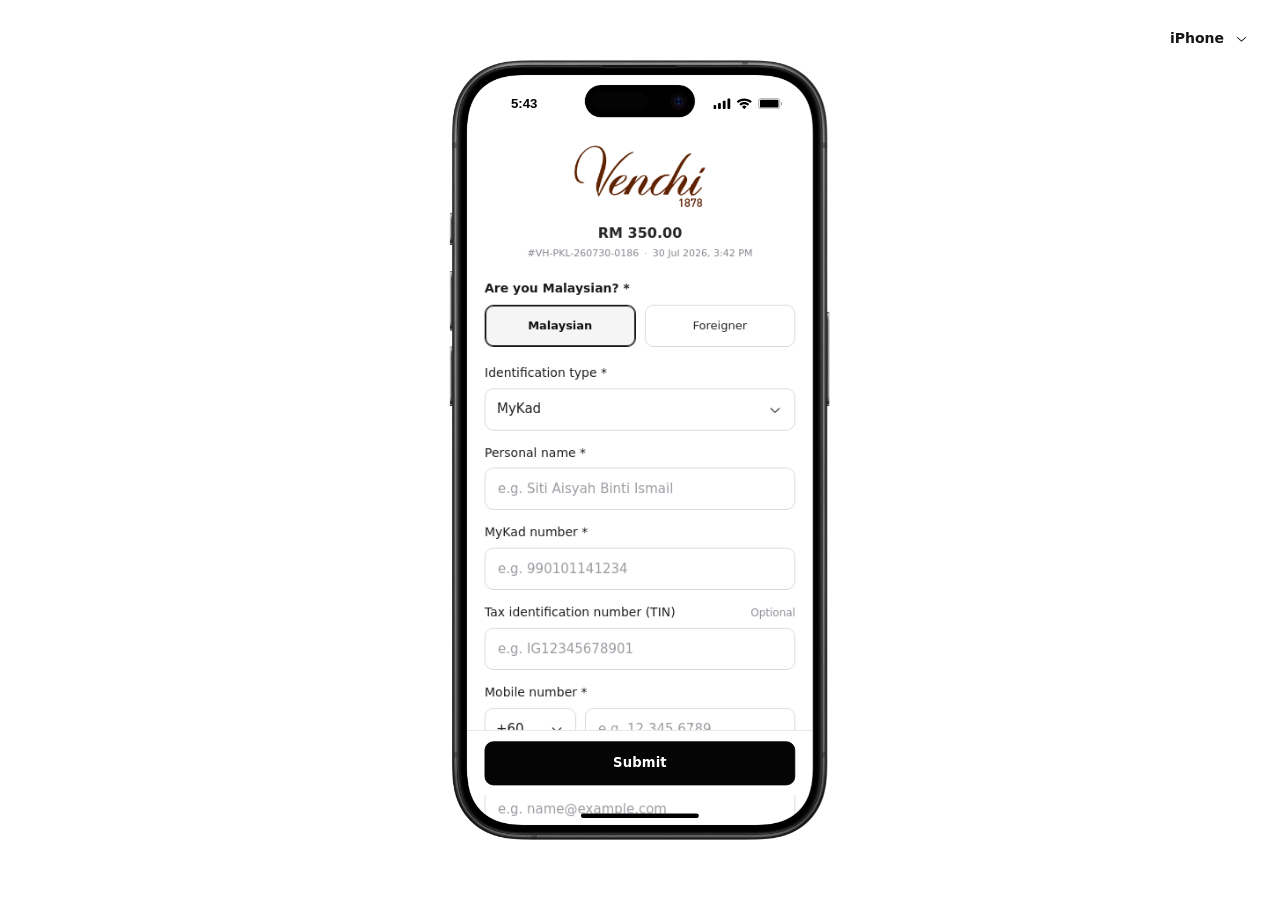
==== malaysia-consumer-einvoice-request-demo/index.html @ 890285c1 "Remove store name from Malaysia e-Invoice demo" ====
<!doctype html>
<html lang="en">
  <head>
    <meta charset="UTF-8" />
    <meta name="viewport" content="width=device-width, initial-scale=1.0" />
    <title>Vendhi e-Invoice Request</title>
    <script type="module" crossorigin src="./assets/index-BU2kOaIA.js"></script>
    <link rel="stylesheet" crossorigin href="./assets/index-nJ9kNjm4.css">
  </head>
  <body>
    <div id="root"></div>
  </body>
</html>
---- malaysia-consumer-einvoice-request-demo/assets/index-nJ9kNjm4.css ----
@font-face{font-family:Roboto;font-style:normal;font-display:swap;font-weight:500;src:url(./assets/roboto-latin-500-normal-7RbcRiD8.woff2)format("woff2"),url(./assets/roboto-latin-500-normal-DQZyH_nt.woff)format("woff")}:root{color:#151515;font-synthesis:none;text-rendering:optimizelegibility;-webkit-font-smoothing:antialiased;background:#fff;font-family:Inter,ui-sans-serif,system-ui,-apple-system,BlinkMacSystemFont,Segoe UI,sans-serif}*{box-sizing:border-box}html,body,#root{width:100%;height:100%;margin:0}.mobile-carousel{overscroll-behavior:contain;scrollbar-width:none;-webkit-user-select:none;user-select:none;width:100%;min-width:0;max-width:100%;display:block;position:relative;overflow:auto}.mobile-carousel::-webkit-scrollbar{display:none}.mobile-carousel{touch-action:pan-y;overflow:auto hidden}.mobile-carousel[data-dragging=true]{cursor:none}.mobile-carousel-content{width:max-content;min-width:100%;transform:translateX(var(--mobile-carousel-overdrag));will-change:transform;display:flex}.mobile-carousel-scrollbar{z-index:4;opacity:0;pointer-events:none;transition:opacity .15s;position:absolute;inset:0}.mobile-carousel-scrollbar[data-visible=true]{opacity:1}.mobile-carousel-scrollbar-thumb{background:#00000059;border-radius:999px;height:3px;position:absolute;bottom:4px;right:4px}body{min-width:320px;overflow:hidden}button,input,textarea{font:inherit}button{cursor:pointer}.phone-stage{place-items:center;width:100%;height:100%;padding:24px;display:grid;position:relative}.device-menu-bar{z-index:100;border-radius:12px;padding:3px;position:absolute;top:18px;right:18px}.device-picker-trigger{color:#151515;background:0 0;border:0;border-radius:9px;align-items:center;gap:10px;height:34px;padding:0 10px 0 12px;font:600 14px/1 ui-sans-serif,system-ui,sans-serif;display:flex}.device-picker-trigger:hover,.device-picker-trigger[data-state=open]{background:#0000000e}.device-picker-trigger:focus-visible{outline-offset:2px;outline:2px solid #000000b8}.device-picker-menu{z-index:200;min-width:168px;transform-origin:var(--radix-dropdown-menu-content-transform-origin);background:#fffffffa;border-radius:12px;padding:3px;animation:.12s ease-out device-menu-in;box-shadow:0 0 1px #0000000f,0 0 0 1px #00000014,0 4px 4px #0000000d}.device-picker-item{color:#181818;-webkit-user-select:none;user-select:none;border-radius:8px;outline:none;justify-content:space-between;align-items:center;height:34px;padding:0 9px 0 10px;font:500 14px/1 ui-sans-serif,system-ui,sans-serif;display:flex}.device-picker-item[data-highlighted]{background:#f0f0f0}.device-picker-item[data-state=checked]{font-weight:600}.device-picker-check{color:#181818;place-items:center;display:grid}@keyframes device-menu-in{0%{opacity:0;transform:scale(.98)translateY(-2px)}to{opacity:1;transform:scale(1)translateY(0)}}.phone-scale-box{position:relative}.phone-device{transform-origin:0 0;-webkit-user-select:none;user-select:none;position:absolute;top:0;left:0}.phone-bezel{object-fit:contain;z-index:2;-webkit-user-drag:none;pointer-events:none;width:100%;height:100%;display:block;position:absolute;inset:0}.device-screen{cursor:none;z-index:1;-webkit-user-select:none;user-select:none;background:#fff;border-radius:42px;position:absolute;overflow:hidden;box-shadow:inset 0 0 0 1px #00000014}.device-camera{z-index:75;pointer-events:none;background:#050505;border-radius:50%;display:block;position:absolute;box-shadow:inset 0 0 0 1px #ffffff14}.device-screen,.device-screen *{cursor:none!important}.device-screen img,.keyboard-asset{-webkit-user-drag:none;-webkit-user-select:none;user-select:none}.device-screen input,.device-screen textarea,.device-screen select,.device-screen option,.device-screen [contenteditable=true]{-webkit-user-select:auto;user-select:auto}.device-screen:active,.device-screen:active *,.device-screen input,.device-screen textarea,.device-screen button,.device-screen a,.device-screen [role=button]{cursor:none!important}.device-screen[data-cursor-debug=true],.device-screen[data-cursor-debug=true] *{cursor:default!important}.device-screen :focus,.device-screen :focus-visible{box-shadow:none!important;outline:0!important}.flow-stack,.flow-scenes,.flow-screen,.mobile-app-viewport{position:absolute;inset:0}.mobile-app-viewport[data-platform=android][data-keyboard-visible=false]{bottom:var(--device-safe-area-bottom,48px)}.flow-stack{--flow-header-height:0px;--flow-header-content-height:0px;--flow-header-safe-area:0px;--flow-footer-height:0px;--keyboard-height:0px;touch-action:pan-y;background:0 0;overflow:hidden}.flow-fixed-header{z-index:12;height:var(--flow-header-height);padding-top:var(--flow-header-safe-area);box-sizing:border-box;-webkit-backdrop-filter:none;backdrop-filter:none;background:0 0;border-bottom:0;position:absolute;top:0;left:0;right:0}.flow-fixed-footer{z-index:12;right:0;bottom:var(--keyboard-height);height:var(--flow-footer-height);background:0 0;transition:bottom .26s cubic-bezier(.2,.8,.2,1);position:absolute;left:0}.flow-scenes{top:var(--flow-header-height);bottom:0;overflow:hidden}.flow-screen{will-change:transform;background:0 0;overflow:hidden}.mobile-page{--mobile-safe-area-height:var(--device-safe-area-bottom,34px);--keyboard-height:0px;position:absolute;inset:0}.mobile-page[data-keyboard-visible=true],.mobile-app-viewport[data-platform=android] .mobile-page{--mobile-safe-area-height:0px}.mobile-scroll{top:0;right:0;bottom:var(--keyboard-height);-webkit-overflow-scrolling:touch;overscroll-behavior:contain;scrollbar-width:none;touch-action:none;-webkit-user-select:none;user-select:none;transition:bottom .26s cubic-bezier(.2,.8,.2,1);position:absolute;left:0;overflow:hidden auto}.mobile-scroll::-webkit-scrollbar{display:none}.mobile-scroll[data-dragging=true]{cursor:none}.mobile-cursor{z-index:80;opacity:0;pointer-events:none;will-change:transform;background:radial-gradient(circle at 50% 44%,#ffffffb3 0 34%,#ffffff8a 58%,#eeeeee7a 100%);border:.5px solid #0000001f;border-radius:999px;width:48px;height:48px;transition:opacity 90ms,background 80ms,box-shadow 80ms;position:absolute;top:0;left:0;box-shadow:inset 0 1px 2px #fff9,inset 0 -5px 10px #0000000d,inset 0 0 0 1px #00000006}.mobile-cursor:before{content:"";pointer-events:none;background:linear-gradient(#ffffff61,#fff0);border-radius:999px;width:32px;height:17px;position:absolute;top:3px;left:50%;transform:translate(-50%)}.mobile-cursor:after{border-radius:inherit;content:"";pointer-events:none;position:absolute;inset:0;box-shadow:inset 1px 0 3px #ffffff47,inset -1px 0 3px #00000005}.mobile-cursor-hotspot{pointer-events:none;background:#ffffffd1;border:1px solid #007afff2;border-radius:999px;width:9px;height:9px;position:absolute;top:50%;left:50%;transform:translate(-50%,-50%);box-shadow:0 0 0 1px #ffffffbf,0 0 0 3px #007aff29}.mobile-cursor-hotspot:before,.mobile-cursor-hotspot:after{content:"";background:#007afff2;position:absolute;top:50%;left:50%;transform:translate(-50%,-50%)}.mobile-cursor-hotspot:before{width:17px;height:1px}.mobile-cursor-hotspot:after{width:1px;height:17px}.mobile-cursor[data-visible=true]{opacity:1}.mobile-cursor[data-active=true]{background:radial-gradient(circle at 50% 55%,#e8e8e894 0 30%,#f8f8f880 62%,#ffffffad 100%);box-shadow:inset 0 3px 7px #00000014,inset 0 -4px 8px #ffffff57,inset 0 0 0 1px #00000008}.mobile-cursor[data-active=true]:before{background:linear-gradient(#0000000e,#0000)}.mobile-cursor[data-active=true]:after{box-shadow:inset 0 5px 9px #0000000b,inset 0 -3px 7px #ffffff47}.mobile-scroll-content{will-change:transform;grid-template-columns:minmax(0,1fr);gap:0;min-width:0;padding:0;display:grid}.app-screen{background:#fff}.mobile-scrollbar{z-index:9;top:4px;right:5px;bottom:calc(var(--mobile-safe-area-height) + var(--keyboard-height) + 4px);opacity:0;pointer-events:none;width:4px;transition:bottom .26s cubic-bezier(.2,.8,.2,1),opacity .18s;position:absolute}.mobile-page[data-keyboard-dragging=true] .mobile-scroll,.mobile-page[data-keyboard-dragging=true] .mobile-scrollbar,.flow-stack[data-keyboard-dragging=true] .flow-fixed-footer{transition:none}.mobile-scrollbar[data-visible=true]{opacity:1}.mobile-scrollbar-thumb{background:#00000047;border-radius:999px;width:4px;min-height:36px;transition:background .12s;box-shadow:0 0 0 1px #ffffff2e}.status-bar{z-index:72;color:#050505;pointer-events:none;background:0 0;grid-template-columns:1fr auto;align-items:center;height:54px;padding:10px 34px 0 36px;font-family:-apple-system,BlinkMacSystemFont,SF Pro Text,Helvetica Neue,Arial,sans-serif;display:grid;position:absolute;top:0;left:0;right:0}.device-screen[data-device=pixel-10] .status-bar{align-items:start;height:auto;padding:32px 32px 0;font-family:Roboto,Arial,sans-serif}.status-time{text-align:center;letter-spacing:0;justify-self:start;min-width:58px;font-size:15px;font-weight:600;line-height:1}.status-indicators{justify-self:end;align-items:center;display:flex}.status-indicator-svg{display:block}.status-indicator-svg[data-platform=ios]{width:79px;height:13px}.status-indicator-svg[data-platform=android]{width:50px;height:14px}.device-screen[data-device=pixel-10] .status-time{font-weight:500;transform:translateY(2px)}.home-indicator-svg{z-index:70;width:100%;height:var(--device-safe-area-bottom,34px);pointer-events:none;display:block;position:absolute;bottom:0;left:0;right:0}.android-navigation-bar{z-index:70;width:428px;height:var(--device-safe-area-bottom,48px);pointer-events:none;-webkit-user-drag:none;display:block;position:absolute;bottom:-1px;left:-1px}h1,h2,p{margin:0}h1{letter-spacing:0;font-size:26px;line-height:1.08}h2{font-size:15px}p{color:#555;font-size:14px;line-height:1.45}.field-label{color:#555;font-size:13px;font-weight:800}.mobile-field{gap:8px;display:grid}.mobile-field input{color:#151515;background:#fff;border:1px solid #0000001a;border-radius:8px;outline:0;width:100%;min-height:44px;padding:0 12px}.mobile-field input:focus{box-shadow:none;border-color:#00000029}.device-screen .mobile-field input:focus,.device-screen .mobile-field input:focus-visible{border-color:#0000001f;box-shadow:none!important;outline:0!important}.sheet-overlay{z-index:20;background:#00000057;position:absolute;inset:0}.bottom-sheet{z-index:21;touch-action:none;background:#fff;border-radius:22px 22px 0 0;flex-direction:column;min-height:260px;display:flex;position:absolute;left:0;right:0;overflow:hidden;box-shadow:0 -16px 48px #0003}.sheet-handle-zone{touch-action:none;place-items:center;height:30px;display:grid}.sheet-handle{background:#c9c9c4;border-radius:999px;width:42px;height:5px}.sheet-header{gap:4px;padding:0 18px 14px;display:grid}.sheet-title{margin:0;font-size:18px;font-weight:900}.sheet-description{color:#737373;margin:0;font-size:13px;line-height:1.35}.sheet-content{padding:0 18px 24px;overflow:auto}.keyboard-dock{z-index:30;height:339px;box-shadow:none;pointer-events:none;will-change:transform;background:#d8d9de;border-radius:32px 32px 0 0;padding:0;position:absolute;bottom:-1px;left:0;right:0;overflow:hidden}.keyboard-dock[data-platform=android]{background:#f3f2f6;border-radius:0;box-shadow:0 -1px 2px #00000014}.keyboard-dock[data-visible=true]{pointer-events:auto}.keyboard-asset{z-index:1;border-radius:inherit;object-fit:cover;object-position:center bottom;-webkit-user-drag:none;pointer-events:none;width:100%;height:100%;display:block;position:relative}.keyboard-dock[data-platform=android] .keyboard-asset{object-fit:fill;border-radius:0}.invoice-screen{color:#171717;background:#fff}.invoice-content{width:100%;min-width:0;padding:76px 20px calc(138px + var(--mobile-safe-area-height))}.device-screen[data-device=pixel-10] .invoice-content{padding-top:86px}.brand-header{text-align:center;flex-direction:column;align-items:center;gap:8px;padding:0 0 20px;display:flex}.brand-logo{object-fit:contain;width:156px;max-width:48vw;height:auto;max-height:80px;display:block}.order-summary{text-align:center;flex-direction:column;align-items:center;gap:5px;min-width:0;margin:-4px 0 22px;display:flex}.order-summary-amount{color:#272727;font-size:16px;font-weight:650;line-height:1.3}.order-summary-meta{color:#85878d;flex-wrap:wrap;justify-content:center;gap:3px 6px;min-width:0;font-size:11px;font-weight:430;line-height:1.4;display:flex}.order-summary-divider{color:#b0b1b5}.invoice-content--status{padding-bottom:calc(42px + var(--mobile-safe-area-height))}.status-page{text-align:center;flex-direction:column;align-items:center;padding:30px 2px 0;display:flex}.status-page-icon{color:#303236;background:#f5f5f5;border:1px solid #d8d9dc;border-radius:50%;justify-content:center;align-items:center;width:56px;height:56px;margin-bottom:18px;font-size:28px;font-weight:560;line-height:1;display:flex}.status-page-icon[data-tone=success]{color:#fff;background:#111;border-color:#111}.status-page-icon[data-tone=processing]{background:#fff}.status-page-spinner{border:2px solid #d8d9dc;border-top-color:#151515;border-radius:50%;width:24px;height:24px;animation:.9s linear infinite status-spinner}@keyframes status-spinner{to{transform:rotate(360deg)}}.status-page-title{color:#181818;max-width:320px;margin:0;font-size:22px;font-weight:680;line-height:1.3}.status-page-description{color:#666970;max-width:330px;margin:10px 0 0;font-size:14px;line-height:1.55}.status-page-note{color:#85878d;margin:14px 0 0;font-size:12px;line-height:1.4}.status-page-actions{flex-direction:column;gap:10px;width:100%;margin-top:30px;display:flex}.status-action{border-radius:10px;width:100%;min-height:48px;font-size:14px;font-weight:620;line-height:1.2}.status-action--primary{color:#fff;background:#050505;border:1px solid #050505}.status-action--secondary{color:#202020;background:#fff;border:1px solid #cfd0d3}.status-action--text{color:#33353a;text-underline-offset:3px;background:0 0;border:0;min-height:42px;text-decoration:underline}.status-action:active{opacity:.72}.status-action-message{color:#4f5156;background:#f4f4f4;border-radius:8px;width:100%;margin:14px 0 0;padding:10px 12px;font-size:12px;line-height:1.45}#einvoice-request-form{min-width:0;display:block}.choice-fieldset{border:0;min-width:0;margin:0 0 20px;padding:0}.choice-fieldset legend{color:#1b1b1b;width:100%;margin:0 0 9px;padding:0;font-size:14px;font-weight:560;line-height:1.35}.choice-fieldset legend span,.required-mark{color:#202020}.choice-grid{grid-template-columns:repeat(2,minmax(0,1fr));gap:10px;width:100%;min-width:0;display:grid}.choice-button{color:#252525;text-align:center;background:#fff;border:1px solid #d6d7da;border-radius:10px;justify-content:center;align-items:center;min-width:0;min-height:48px;padding:8px;font-size:13px;font-weight:430;line-height:1.25;transition:border-color .12s,background-color .12s,color .12s;display:flex}.choice-button[data-selected=true]{color:#111;background:#f5f5f5;border-color:#191919;font-weight:650;box-shadow:inset 0 0 0 1px #191919}.choice-button:disabled{opacity:.68}.fields-stack{flex-direction:column;gap:16px;min-width:0;display:flex}.address-section{border-top:1px solid #e5e6e8;flex-direction:column;gap:16px;min-width:0;margin-top:4px;padding-top:20px;display:flex}.address-section-title{color:#1a1a1a;margin:0;font-size:18px;font-weight:650;line-height:1.25}.address-fields{flex-direction:column;gap:16px;min-width:0;display:flex}.form-field{flex-direction:column;gap:8px;min-width:0;display:flex}.form-label{color:#1f1f1f;justify-content:space-between;align-items:baseline;gap:8px;min-width:0;font-size:14px;font-weight:520;line-height:1.35;display:flex}.form-label>span:first-child{min-width:0}.optional-mark{color:#898c92;flex:none;font-size:12px;font-weight:430}.text-input,.selection-button,.readonly-field,.prefix-button{color:#202020;background:#fff;border:1px solid #d6d7da;border-radius:10px;width:100%;min-width:0;height:48px;font-size:15px;line-height:1}.text-input{appearance:none;padding:0 14px}.text-input::placeholder{color:#9b9da3;opacity:1}.text-input:focus,.selection-button:focus{border-color:#1c1c1c;box-shadow:inset 0 0 0 1px #1c1c1c!important}.text-input[aria-invalid=true],.selection-button[aria-invalid=true]{border-color:#b42318}.text-input:disabled,.selection-button:disabled,.prefix-button:disabled{color:#777a80;opacity:1;background:#f5f5f5}.readonly-field{color:#55585e;background:#f7f7f7;align-items:center;padding:0 13px;display:flex}.selection-button,.prefix-button{text-align:left;justify-content:space-between;align-items:center;padding:0 13px;display:flex}.selection-button>span{text-overflow:ellipsis;white-space:nowrap;min-width:0;overflow:hidden}.selection-button>span[data-placeholder=true]{color:#9b9da3}.selection-button svg,.prefix-button svg{color:#3a3a3a;flex:none;width:18px;height:18px}.field-helper,.field-error{margin:-2px 1px 0;font-size:12px;line-height:1.4}.field-helper{color:#777a80}.field-error{color:#9f1c15;font-weight:500}.phone-input-row{grid-template-columns:104px minmax(0,1fr);gap:10px;min-width:0;display:grid}.prefix-button{padding:0 12px}.phone-number-input{min-width:0}.footer-clearance{height:12px}.privacy-consent{margin-top:24px}.privacy-consent-label{color:#3f4145;align-items:flex-start;gap:10px;font-size:12px;font-weight:430;line-height:1.5;display:flex}.privacy-consent-checkbox{accent-color:#111;border-radius:4px;flex:0 0 18px;width:18px;height:18px;margin:0}.privacy-policy-label{color:#171717;text-underline-offset:2px;text-decoration:underline}.privacy-consent[data-invalid=true] .privacy-consent-label{color:#5d221d}.privacy-consent-error{color:#b42318;margin:6px 0 0 28px;font-size:12px;line-height:1.4}.submit-bar{z-index:28;background:#fffffffa;border-top:1px solid #e1e2e4;flex-direction:column;justify-content:center;align-items:center;height:74px;padding:10px 20px;transition:bottom .26s cubic-bezier(.2,.8,.2,1);display:flex;position:absolute;left:0;right:0}.submit-bar[data-keyboard-visible=true]{height:70px;padding-top:8px;padding-bottom:8px}.submit-button{color:#fff;letter-spacing:.01em;background:#050505;border:1px solid #050505;border-radius:10px;width:100%;min-height:50px;font-size:15px;font-weight:650;line-height:1}.submit-button:active:not(:disabled){background:#2a2a2a}.submit-button:disabled{color:#f2f2f2;opacity:1;background:#3a3a3a;border-color:#3a3a3a}.option-list{padding:0 16px calc(var(--device-safe-area-bottom,34px) + 16px);flex-direction:column;gap:4px;display:flex}.option-row{color:#1f1f1f;text-align:left;background:#fff;border:0;border-bottom:1px solid #eeeeef;justify-content:space-between;align-items:center;gap:14px;width:100%;min-height:50px;padding:0 12px;font-size:15px;font-weight:450;display:flex}.option-row:last-child{border-bottom:0}.option-row[aria-checked=true]{font-weight:650}.option-row svg{flex:none;width:18px;height:18px}.option-copy{flex-direction:column;gap:4px;min-width:0;display:flex}.option-label{color:#1f1f1f;line-height:1.3}.option-description{color:#777a80;font-size:12px;font-weight:430;line-height:1.35}@media (width<=390px){.invoice-content{padding-left:18px;padding-right:18px}.choice-grid,.field-grid{gap:8px}.choice-button{padding-left:8px;padding-right:8px}}
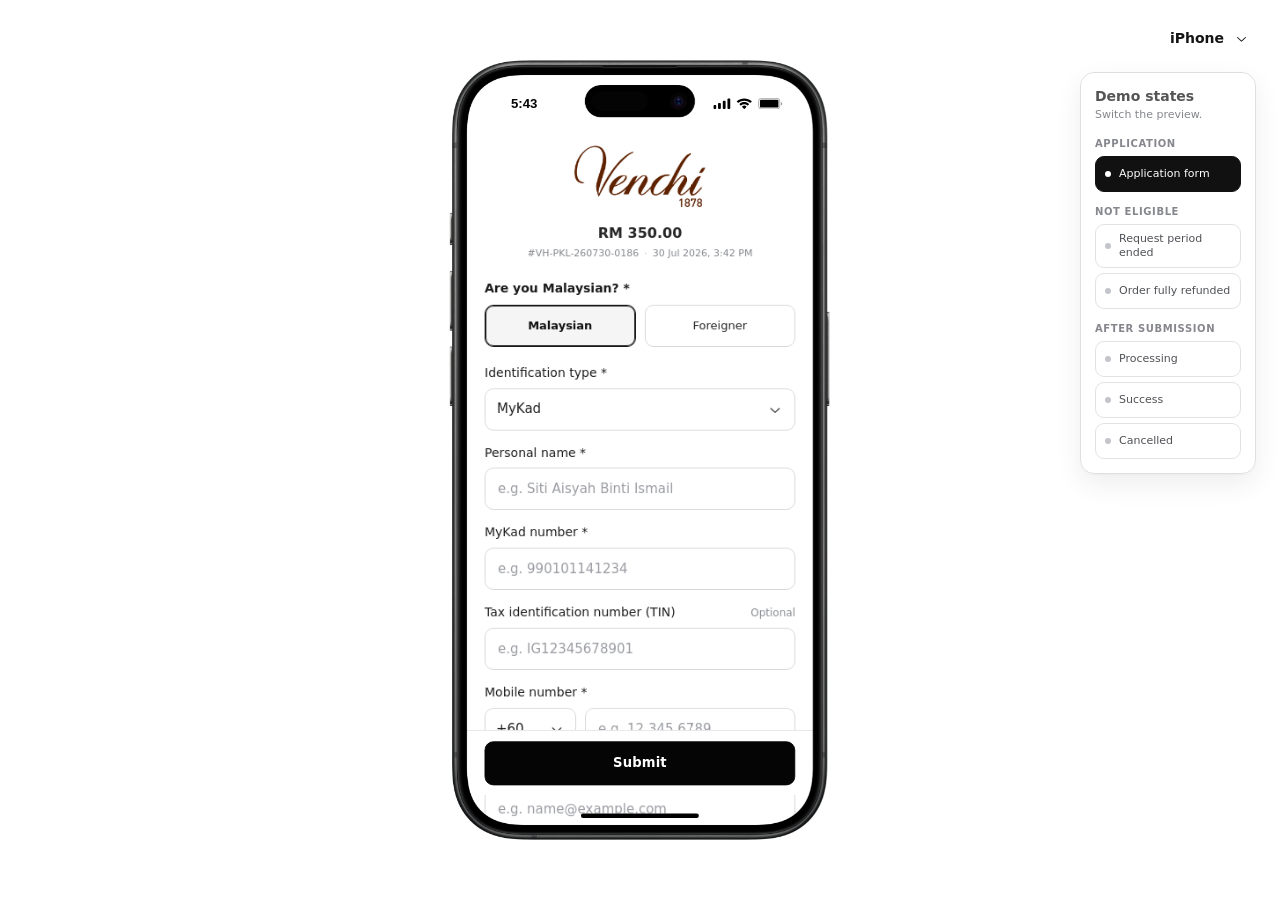
==== commit 98916273: "Add demo state switcher and remove reapply actions" ====
--- a/malaysia-consumer-einvoice-request-demo/index.html
+++ b/malaysia-consumer-einvoice-request-demo/index.html
@@ -4,8 +4,8 @@
     <meta charset="UTF-8" />
     <meta name="viewport" content="width=device-width, initial-scale=1.0" />
     <title>Vendhi e-Invoice Request</title>
-    <script type="module" crossorigin src="./assets/index-BU2kOaIA.js"></script>
-    <link rel="stylesheet" crossorigin href="./assets/index-nJ9kNjm4.css">
+    <script type="module" crossorigin src="./assets/index-CVK9pK2Y.js"></script>
+    <link rel="stylesheet" crossorigin href="./assets/index-DfbQ9cXU.css">
   </head>
   <body>
     <div id="root"></div>
--- a/malaysia-consumer-einvoice-request-demo/assets/index-DfbQ9cXU.css
+++ b/malaysia-consumer-einvoice-request-demo/assets/index-DfbQ9cXU.css
@@ -0,0 +1 @@
+@font-face{font-family:Roboto;font-style:normal;font-display:swap;font-weight:500;src:url(./assets/roboto-latin-500-normal-7RbcRiD8.woff2)format("woff2"),url(./assets/roboto-latin-500-normal-DQZyH_nt.woff)format("woff")}:root{color:#151515;font-synthesis:none;text-rendering:optimizelegibility;-webkit-font-smoothing:antialiased;background:#fff;font-family:Inter,ui-sans-serif,system-ui,-apple-system,BlinkMacSystemFont,Segoe UI,sans-serif}*{box-sizing:border-box}html,body,#root{width:100%;height:100%;margin:0}.mobile-carousel{overscroll-behavior:contain;scrollbar-width:none;-webkit-user-select:none;user-select:none;width:100%;min-width:0;max-width:100%;display:block;position:relative;overflow:auto}.mobile-carousel::-webkit-scrollbar{display:none}.mobile-carousel{touch-action:pan-y;overflow:auto hidden}.mobile-carousel[data-dragging=true]{cursor:none}.mobile-carousel-content{width:max-content;min-width:100%;transform:translateX(var(--mobile-carousel-overdrag));will-change:transform;display:flex}.mobile-carousel-scrollbar{z-index:4;opacity:0;pointer-events:none;transition:opacity .15s;position:absolute;inset:0}.mobile-carousel-scrollbar[data-visible=true]{opacity:1}.mobile-carousel-scrollbar-thumb{background:#00000059;border-radius:999px;height:3px;position:absolute;bottom:4px;right:4px}body{min-width:320px;overflow:hidden}button,input,textarea{font:inherit}button{cursor:pointer}.phone-stage{place-items:center;width:100%;height:100%;padding:24px;display:grid;position:relative}.device-menu-bar{z-index:100;border-radius:12px;padding:3px;position:absolute;top:18px;right:18px}.device-picker-trigger{color:#151515;background:0 0;border:0;border-radius:9px;align-items:center;gap:10px;height:34px;padding:0 10px 0 12px;font:600 14px/1 ui-sans-serif,system-ui,sans-serif;display:flex}.device-picker-trigger:hover,.device-picker-trigger[data-state=open]{background:#0000000e}.device-picker-trigger:focus-visible{outline-offset:2px;outline:2px solid #000000b8}.device-picker-menu{z-index:200;min-width:168px;transform-origin:var(--radix-dropdown-menu-content-transform-origin);background:#fffffffa;border-radius:12px;padding:3px;animation:.12s ease-out device-menu-in;box-shadow:0 0 1px #0000000f,0 0 0 1px #00000014,0 4px 4px #0000000d}.device-picker-item{color:#181818;-webkit-user-select:none;user-select:none;border-radius:8px;outline:none;justify-content:space-between;align-items:center;height:34px;padding:0 9px 0 10px;font:500 14px/1 ui-sans-serif,system-ui,sans-serif;display:flex}.device-picker-item[data-highlighted]{background:#f0f0f0}.device-picker-item[data-state=checked]{font-weight:600}.device-picker-check{color:#181818;place-items:center;display:grid}@keyframes device-menu-in{0%{opacity:0;transform:scale(.98)translateY(-2px)}to{opacity:1;transform:scale(1)translateY(0)}}.phone-scale-box{position:relative}.phone-device{transform-origin:0 0;-webkit-user-select:none;user-select:none;position:absolute;top:0;left:0}.phone-bezel{object-fit:contain;z-index:2;-webkit-user-drag:none;pointer-events:none;width:100%;height:100%;display:block;position:absolute;inset:0}.device-screen{cursor:none;z-index:1;-webkit-user-select:none;user-select:none;background:#fff;border-radius:42px;position:absolute;overflow:hidden;box-shadow:inset 0 0 0 1px #00000014}.device-camera{z-index:75;pointer-events:none;background:#050505;border-radius:50%;display:block;position:absolute;box-shadow:inset 0 0 0 1px #ffffff14}.device-screen,.device-screen *{cursor:none!important}.device-screen img,.keyboard-asset{-webkit-user-drag:none;-webkit-user-select:none;user-select:none}.device-screen input,.device-screen textarea,.device-screen select,.device-screen option,.device-screen [contenteditable=true]{-webkit-user-select:auto;user-select:auto}.device-screen:active,.device-screen:active *,.device-screen input,.device-screen textarea,.device-screen button,.device-screen a,.device-screen [role=button]{cursor:none!important}.device-screen[data-cursor-debug=true],.device-screen[data-cursor-debug=true] *{cursor:default!important}.device-screen :focus,.device-screen :focus-visible{box-shadow:none!important;outline:0!important}.flow-stack,.flow-scenes,.flow-screen,.mobile-app-viewport{position:absolute;inset:0}.mobile-app-viewport[data-platform=android][data-keyboard-visible=false]{bottom:var(--device-safe-area-bottom,48px)}.flow-stack{--flow-header-height:0px;--flow-header-content-height:0px;--flow-header-safe-area:0px;--flow-footer-height:0px;--keyboard-height:0px;touch-action:pan-y;background:0 0;overflow:hidden}.flow-fixed-header{z-index:12;height:var(--flow-header-height);padding-top:var(--flow-header-safe-area);box-sizing:border-box;-webkit-backdrop-filter:none;backdrop-filter:none;background:0 0;border-bottom:0;position:absolute;top:0;left:0;right:0}.flow-fixed-footer{z-index:12;right:0;bottom:var(--keyboard-height);height:var(--flow-footer-height);background:0 0;transition:bottom .26s cubic-bezier(.2,.8,.2,1);position:absolute;left:0}.flow-scenes{top:var(--flow-header-height);bottom:0;overflow:hidden}.flow-screen{will-change:transform;background:0 0;overflow:hidden}.mobile-page{--mobile-safe-area-height:var(--device-safe-area-bottom,34px);--keyboard-height:0px;position:absolute;inset:0}.mobile-page[data-keyboard-visible=true],.mobile-app-viewport[data-platform=android] .mobile-page{--mobile-safe-area-height:0px}.mobile-scroll{top:0;right:0;bottom:var(--keyboard-height);-webkit-overflow-scrolling:touch;overscroll-behavior:contain;scrollbar-width:none;touch-action:none;-webkit-user-select:none;user-select:none;transition:bottom .26s cubic-bezier(.2,.8,.2,1);position:absolute;left:0;overflow:hidden auto}.mobile-scroll::-webkit-scrollbar{display:none}.mobile-scroll[data-dragging=true]{cursor:none}.mobile-cursor{z-index:80;opacity:0;pointer-events:none;will-change:transform;background:radial-gradient(circle at 50% 44%,#ffffffb3 0 34%,#ffffff8a 58%,#eeeeee7a 100%);border:.5px solid #0000001f;border-radius:999px;width:48px;height:48px;transition:opacity 90ms,background 80ms,box-shadow 80ms;position:absolute;top:0;left:0;box-shadow:inset 0 1px 2px #fff9,inset 0 -5px 10px #0000000d,inset 0 0 0 1px #00000006}.mobile-cursor:before{content:"";pointer-events:none;background:linear-gradient(#ffffff61,#fff0);border-radius:999px;width:32px;height:17px;position:absolute;top:3px;left:50%;transform:translate(-50%)}.mobile-cursor:after{border-radius:inherit;content:"";pointer-events:none;position:absolute;inset:0;box-shadow:inset 1px 0 3px #ffffff47,inset -1px 0 3px #00000005}.mobile-cursor-hotspot{pointer-events:none;background:#ffffffd1;border:1px solid #007afff2;border-radius:999px;width:9px;height:9px;position:absolute;top:50%;left:50%;transform:translate(-50%,-50%);box-shadow:0 0 0 1px #ffffffbf,0 0 0 3px #007aff29}.mobile-cursor-hotspot:before,.mobile-cursor-hotspot:after{content:"";background:#007afff2;position:absolute;top:50%;left:50%;transform:translate(-50%,-50%)}.mobile-cursor-hotspot:before{width:17px;height:1px}.mobile-cursor-hotspot:after{width:1px;height:17px}.mobile-cursor[data-visible=true]{opacity:1}.mobile-cursor[data-active=true]{background:radial-gradient(circle at 50% 55%,#e8e8e894 0 30%,#f8f8f880 62%,#ffffffad 100%);box-shadow:inset 0 3px 7px #00000014,inset 0 -4px 8px #ffffff57,inset 0 0 0 1px #00000008}.mobile-cursor[data-active=true]:before{background:linear-gradient(#0000000e,#0000)}.mobile-cursor[data-active=true]:after{box-shadow:inset 0 5px 9px #0000000b,inset 0 -3px 7px #ffffff47}.mobile-scroll-content{will-change:transform;grid-template-columns:minmax(0,1fr);gap:0;min-width:0;padding:0;display:grid}.app-screen{background:#fff}.mobile-scrollbar{z-index:9;top:4px;right:5px;bottom:calc(var(--mobile-safe-area-height) + var(--keyboard-height) + 4px);opacity:0;pointer-events:none;width:4px;transition:bottom .26s cubic-bezier(.2,.8,.2,1),opacity .18s;position:absolute}.mobile-page[data-keyboard-dragging=true] .mobile-scroll,.mobile-page[data-keyboard-dragging=true] .mobile-scrollbar,.flow-stack[data-keyboard-dragging=true] .flow-fixed-footer{transition:none}.mobile-scrollbar[data-visible=true]{opacity:1}.mobile-scrollbar-thumb{background:#00000047;border-radius:999px;width:4px;min-height:36px;transition:background .12s;box-shadow:0 0 0 1px #ffffff2e}.status-bar{z-index:72;color:#050505;pointer-events:none;background:0 0;grid-template-columns:1fr auto;align-items:center;height:54px;padding:10px 34px 0 36px;font-family:-apple-system,BlinkMacSystemFont,SF Pro Text,Helvetica Neue,Arial,sans-serif;display:grid;position:absolute;top:0;left:0;right:0}.device-screen[data-device=pixel-10] .status-bar{align-items:start;height:auto;padding:32px 32px 0;font-family:Roboto,Arial,sans-serif}.status-time{text-align:center;letter-spacing:0;justify-self:start;min-width:58px;font-size:15px;font-weight:600;line-height:1}.status-indicators{justify-self:end;align-items:center;display:flex}.status-indicator-svg{display:block}.status-indicator-svg[data-platform=ios]{width:79px;height:13px}.status-indicator-svg[data-platform=android]{width:50px;height:14px}.device-screen[data-device=pixel-10] .status-time{font-weight:500;transform:translateY(2px)}.home-indicator-svg{z-index:70;width:100%;height:var(--device-safe-area-bottom,34px);pointer-events:none;display:block;position:absolute;bottom:0;left:0;right:0}.android-navigation-bar{z-index:70;width:428px;height:var(--device-safe-area-bottom,48px);pointer-events:none;-webkit-user-drag:none;display:block;position:absolute;bottom:-1px;left:-1px}h1,h2,p{margin:0}h1{letter-spacing:0;font-size:26px;line-height:1.08}h2{font-size:15px}p{color:#555;font-size:14px;line-height:1.45}.field-label{color:#555;font-size:13px;font-weight:800}.mobile-field{gap:8px;display:grid}.mobile-field input{color:#151515;background:#fff;border:1px solid #0000001a;border-radius:8px;outline:0;width:100%;min-height:44px;padding:0 12px}.mobile-field input:focus{box-shadow:none;border-color:#00000029}.device-screen .mobile-field input:focus,.device-screen .mobile-field input:focus-visible{border-color:#0000001f;box-shadow:none!important;outline:0!important}.sheet-overlay{z-index:20;background:#00000057;position:absolute;inset:0}.bottom-sheet{z-index:21;touch-action:none;background:#fff;border-radius:22px 22px 0 0;flex-direction:column;min-height:260px;display:flex;position:absolute;left:0;right:0;overflow:hidden;box-shadow:0 -16px 48px #0003}.sheet-handle-zone{touch-action:none;place-items:center;height:30px;display:grid}.sheet-handle{background:#c9c9c4;border-radius:999px;width:42px;height:5px}.sheet-header{gap:4px;padding:0 18px 14px;display:grid}.sheet-title{margin:0;font-size:18px;font-weight:900}.sheet-description{color:#737373;margin:0;font-size:13px;line-height:1.35}.sheet-content{padding:0 18px 24px;overflow:auto}.keyboard-dock{z-index:30;height:339px;box-shadow:none;pointer-events:none;will-change:transform;background:#d8d9de;border-radius:32px 32px 0 0;padding:0;position:absolute;bottom:-1px;left:0;right:0;overflow:hidden}.keyboard-dock[data-platform=android]{background:#f3f2f6;border-radius:0;box-shadow:0 -1px 2px #00000014}.keyboard-dock[data-visible=true]{pointer-events:auto}.keyboard-asset{z-index:1;border-radius:inherit;object-fit:cover;object-position:center bottom;-webkit-user-drag:none;pointer-events:none;width:100%;height:100%;display:block;position:relative}.keyboard-dock[data-platform=android] .keyboard-asset{object-fit:fill;border-radius:0}.invoice-screen{color:#171717;background:#fff}.invoice-content{width:100%;min-width:0;padding:76px 20px calc(138px + var(--mobile-safe-area-height))}.device-screen[data-device=pixel-10] .invoice-content{padding-top:86px}.brand-header{text-align:center;flex-direction:column;align-items:center;gap:8px;padding:0 0 20px;display:flex}.brand-logo{object-fit:contain;width:156px;max-width:48vw;height:auto;max-height:80px;display:block}.order-summary{text-align:center;flex-direction:column;align-items:center;gap:5px;min-width:0;margin:-4px 0 22px;display:flex}.order-summary-amount{color:#272727;font-size:16px;font-weight:650;line-height:1.3}.order-summary-meta{color:#85878d;flex-wrap:wrap;justify-content:center;gap:3px 6px;min-width:0;font-size:11px;font-weight:430;line-height:1.4;display:flex}.order-summary-divider{color:#b0b1b5}.invoice-content--status{padding-bottom:calc(42px + var(--mobile-safe-area-height))}.status-page{text-align:center;flex-direction:column;align-items:center;padding:30px 2px 0;display:flex}.status-page-icon{color:#303236;background:#f5f5f5;border:1px solid #d8d9dc;border-radius:50%;justify-content:center;align-items:center;width:56px;height:56px;margin-bottom:18px;font-size:28px;font-weight:560;line-height:1;display:flex}.status-page-icon[data-tone=success]{color:#fff;background:#111;border-color:#111}.status-page-icon[data-tone=processing]{background:#fff}.status-page-spinner{border:2px solid #d8d9dc;border-top-color:#151515;border-radius:50%;width:24px;height:24px;animation:.9s linear infinite status-spinner}@keyframes status-spinner{to{transform:rotate(360deg)}}.status-page-title{color:#181818;max-width:320px;margin:0;font-size:22px;font-weight:680;line-height:1.3}.status-page-description{color:#666970;max-width:330px;margin:10px 0 0;font-size:14px;line-height:1.55}.status-page-note{color:#85878d;margin:14px 0 0;font-size:12px;line-height:1.4}.status-page-actions{flex-direction:column;gap:10px;width:100%;margin-top:30px;display:flex}.status-action{border-radius:10px;width:100%;min-height:48px;font-size:14px;font-weight:620;line-height:1.2}.status-action--primary{color:#fff;background:#050505;border:1px solid #050505}.status-action--secondary{color:#202020;background:#fff;border:1px solid #cfd0d3}.status-action:active{opacity:.72}.status-action-message{color:#4f5156;background:#f4f4f4;border-radius:8px;width:100%;margin:14px 0 0;padding:10px 12px;font-size:12px;line-height:1.45}#einvoice-request-form{min-width:0;display:block}.choice-fieldset{border:0;min-width:0;margin:0 0 20px;padding:0}.choice-fieldset legend{color:#1b1b1b;width:100%;margin:0 0 9px;padding:0;font-size:14px;font-weight:560;line-height:1.35}.choice-fieldset legend span,.required-mark{color:#202020}.choice-grid{grid-template-columns:repeat(2,minmax(0,1fr));gap:10px;width:100%;min-width:0;display:grid}.choice-button{color:#252525;text-align:center;background:#fff;border:1px solid #d6d7da;border-radius:10px;justify-content:center;align-items:center;min-width:0;min-height:48px;padding:8px;font-size:13px;font-weight:430;line-height:1.25;transition:border-color .12s,background-color .12s,color .12s;display:flex}.choice-button[data-selected=true]{color:#111;background:#f5f5f5;border-color:#191919;font-weight:650;box-shadow:inset 0 0 0 1px #191919}.choice-button:disabled{opacity:.68}.fields-stack{flex-direction:column;gap:16px;min-width:0;display:flex}.address-section{border-top:1px solid #e5e6e8;flex-direction:column;gap:16px;min-width:0;margin-top:4px;padding-top:20px;display:flex}.address-section-title{color:#1a1a1a;margin:0;font-size:18px;font-weight:650;line-height:1.25}.address-fields{flex-direction:column;gap:16px;min-width:0;display:flex}.form-field{flex-direction:column;gap:8px;min-width:0;display:flex}.form-label{color:#1f1f1f;justify-content:space-between;align-items:baseline;gap:8px;min-width:0;font-size:14px;font-weight:520;line-height:1.35;display:flex}.form-label>span:first-child{min-width:0}.optional-mark{color:#898c92;flex:none;font-size:12px;font-weight:430}.text-input,.selection-button,.readonly-field,.prefix-button{color:#202020;background:#fff;border:1px solid #d6d7da;border-radius:10px;width:100%;min-width:0;height:48px;font-size:15px;line-height:1}.text-input{appearance:none;padding:0 14px}.text-input::placeholder{color:#9b9da3;opacity:1}.text-input:focus,.selection-button:focus{border-color:#1c1c1c;box-shadow:inset 0 0 0 1px #1c1c1c!important}.text-input[aria-invalid=true],.selection-button[aria-invalid=true]{border-color:#b42318}.text-input:disabled,.selection-button:disabled,.prefix-button:disabled{color:#777a80;opacity:1;background:#f5f5f5}.readonly-field{color:#55585e;background:#f7f7f7;align-items:center;padding:0 13px;display:flex}.selection-button,.prefix-button{text-align:left;justify-content:space-between;align-items:center;padding:0 13px;display:flex}.selection-button>span{text-overflow:ellipsis;white-space:nowrap;min-width:0;overflow:hidden}.selection-button>span[data-placeholder=true]{color:#9b9da3}.selection-button svg,.prefix-button svg{color:#3a3a3a;flex:none;width:18px;height:18px}.field-helper,.field-error{margin:-2px 1px 0;font-size:12px;line-height:1.4}.field-helper{color:#777a80}.field-error{color:#9f1c15;font-weight:500}.phone-input-row{grid-template-columns:104px minmax(0,1fr);gap:10px;min-width:0;display:grid}.prefix-button{padding:0 12px}.phone-number-input{min-width:0}.footer-clearance{height:12px}.privacy-consent{margin-top:24px}.privacy-consent-label{color:#3f4145;align-items:flex-start;gap:10px;font-size:12px;font-weight:430;line-height:1.5;display:flex}.privacy-consent-checkbox{accent-color:#111;border-radius:4px;flex:0 0 18px;width:18px;height:18px;margin:0}.privacy-policy-label{color:#171717;text-underline-offset:2px;text-decoration:underline}.privacy-consent[data-invalid=true] .privacy-consent-label{color:#5d221d}.privacy-consent-error{color:#b42318;margin:6px 0 0 28px;font-size:12px;line-height:1.4}.submit-bar{z-index:28;background:#fffffffa;border-top:1px solid #e1e2e4;flex-direction:column;justify-content:center;align-items:center;height:74px;padding:10px 20px;transition:bottom .26s cubic-bezier(.2,.8,.2,1);display:flex;position:absolute;left:0;right:0}.submit-bar[data-keyboard-visible=true]{height:70px;padding-top:8px;padding-bottom:8px}.submit-button{color:#fff;letter-spacing:.01em;background:#050505;border:1px solid #050505;border-radius:10px;width:100%;min-height:50px;font-size:15px;font-weight:650;line-height:1}.submit-button:active:not(:disabled){background:#2a2a2a}.submit-button:disabled{color:#f2f2f2;opacity:1;background:#3a3a3a;border-color:#3a3a3a}.option-list{padding:0 16px calc(var(--device-safe-area-bottom,34px) + 16px);flex-direction:column;gap:4px;display:flex}.option-row{color:#1f1f1f;text-align:left;background:#fff;border:0;border-bottom:1px solid #eeeeef;justify-content:space-between;align-items:center;gap:14px;width:100%;min-height:50px;padding:0 12px;font-size:15px;font-weight:450;display:flex}.option-row:last-child{border-bottom:0}.option-row[aria-checked=true]{font-weight:650}.option-row svg{flex:none;width:18px;height:18px}.option-copy{flex-direction:column;gap:4px;min-width:0;display:flex}.option-label{color:#1f1f1f;line-height:1.3}.option-description{color:#777a80;font-size:12px;font-weight:430;line-height:1.35}.demo-state-panel{z-index:90;color:#202020;background:#fffffff5;border:1px solid #dedfe2;border-radius:14px;width:176px;padding:14px;font-family:Inter,ui-sans-serif,system-ui,-apple-system,BlinkMacSystemFont,Segoe UI,sans-serif;position:fixed;top:72px;right:24px;box-shadow:0 1px 2px #0000000a,0 10px 28px #00000012}.demo-state-panel-header{margin-bottom:14px}.demo-state-panel-title{margin:0;font-size:14px;font-weight:680;line-height:1.3}.demo-state-panel-description{color:#85878d;margin:3px 0 0;font-size:11px;line-height:1.35}.demo-state-groups{flex-direction:column;gap:13px;display:flex}.demo-state-group-title{color:#85878d;letter-spacing:.06em;text-transform:uppercase;margin:0 0 6px;font-size:10px;font-weight:650;line-height:1.3}.demo-state-options{flex-direction:column;gap:5px;display:flex}.demo-state-button{color:#4f5156;text-align:left;background:#fff;border:1px solid #e1e2e4;border-radius:9px;align-items:center;gap:8px;width:100%;min-height:36px;padding:7px 9px;font-size:11px;font-weight:540;line-height:1.25;display:flex}.demo-state-button:hover{color:#202020;border-color:#b9bbc0}.demo-state-button[data-active=true]{color:#fff;background:#111;border-color:#111}.demo-state-indicator{background:#c3c5ca;border-radius:50%;flex:0 0 6px;width:6px;height:6px}.demo-state-button[data-active=true] .demo-state-indicator{background:#fff}@media (width<=840px){.demo-state-panel{display:none}}@media (width<=390px){.invoice-content{padding-left:18px;padding-right:18px}.choice-grid,.field-grid{gap:8px}.choice-button{padding-left:8px;padding-right:8px}}
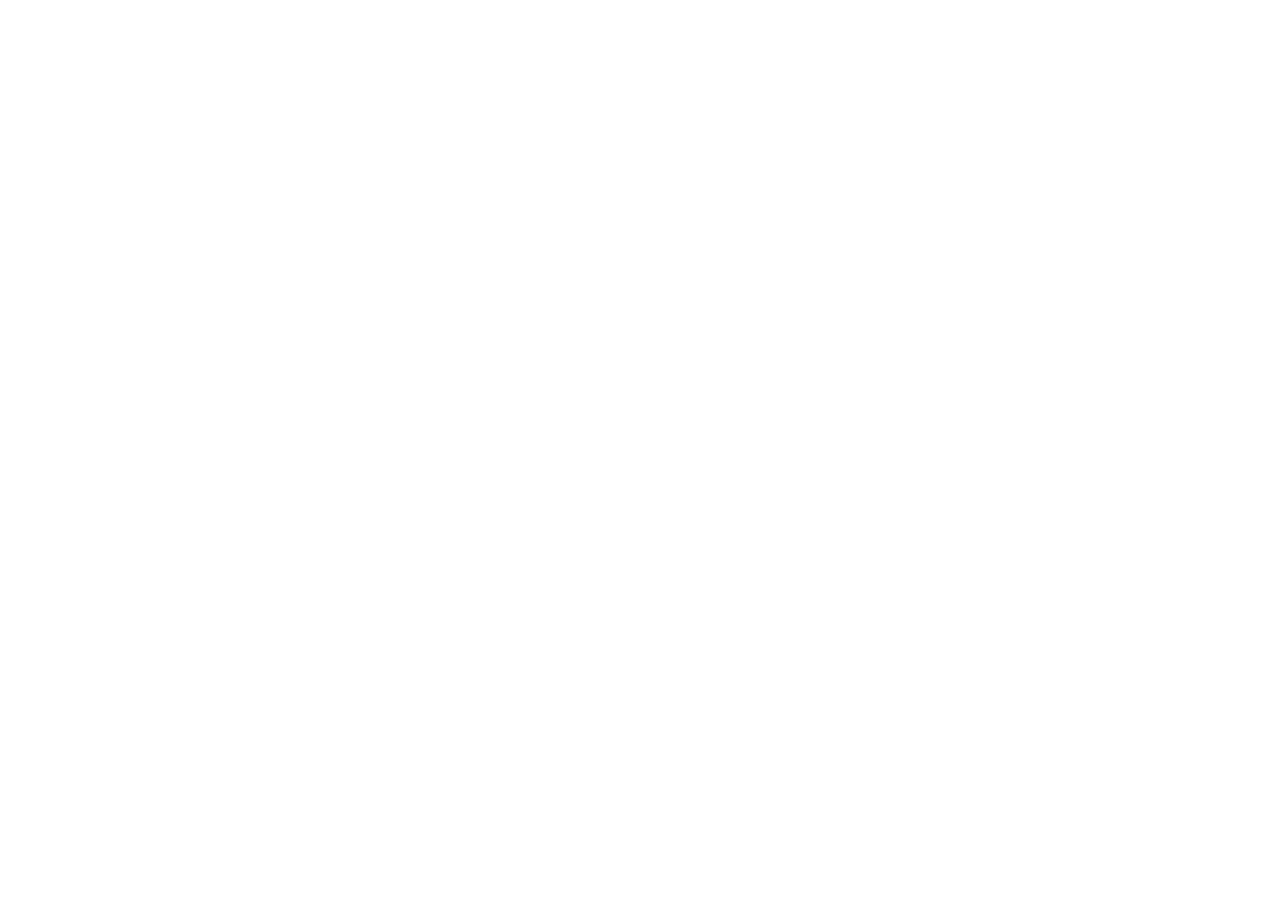
==== commit dc27baf6: "Add one-step and two-step consumer e-Invoice demo modes" ====
--- a/malaysia-consumer-einvoice-request-demo/index.html
+++ b/malaysia-consumer-einvoice-request-demo/index.html
@@ -4,8 +4,8 @@
     <meta charset="UTF-8" />
     <meta name="viewport" content="width=device-width, initial-scale=1.0" />
     <title>Vendhi e-Invoice Request</title>
-    <script type="module" crossorigin src="./assets/index-CVK9pK2Y.js"></script>
-    <link rel="stylesheet" crossorigin href="./assets/index-DfbQ9cXU.css">
+    <script type="module" crossorigin src="/assets/index-B13E68q2.js"></script>
+    <link rel="stylesheet" crossorigin href="/assets/index-VU1sn3zt.css">
   </head>
   <body>
     <div id="root"></div>
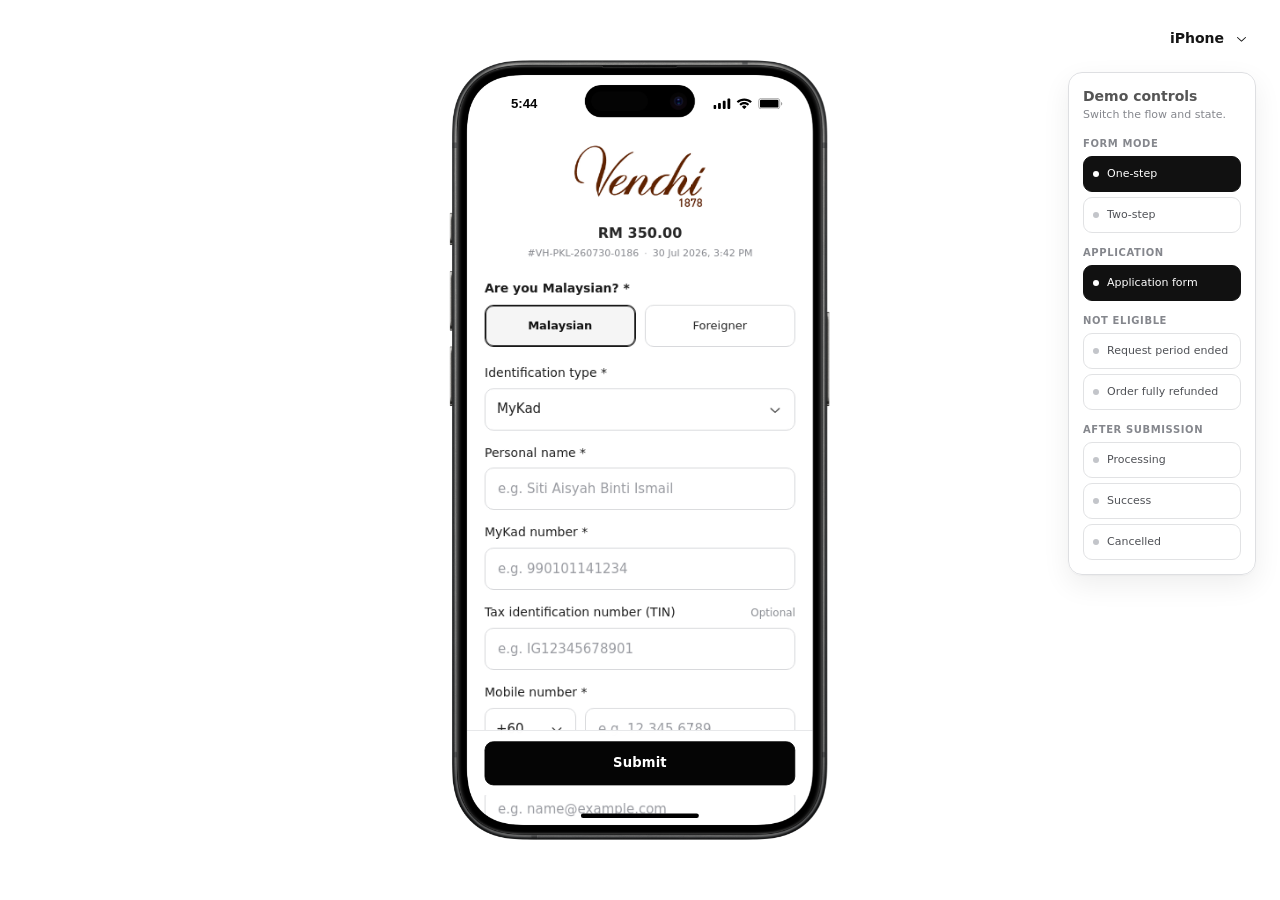
==== commit db3ac00d: "Fix GitHub Pages asset paths for consumer e-Invoice demo" ====
--- a/malaysia-consumer-einvoice-request-demo/index.html
+++ b/malaysia-consumer-einvoice-request-demo/index.html
@@ -4,8 +4,8 @@
     <meta charset="UTF-8" />
     <meta name="viewport" content="width=device-width, initial-scale=1.0" />
     <title>Vendhi e-Invoice Request</title>
-    <script type="module" crossorigin src="/assets/index-B13E68q2.js"></script>
-    <link rel="stylesheet" crossorigin href="/assets/index-VU1sn3zt.css">
+    <script type="module" crossorigin src="./assets/index-B13E68q2.js"></script>
+    <link rel="stylesheet" crossorigin href="./assets/index-VU1sn3zt.css">
   </head>
   <body>
     <div id="root"></div>
--- a/malaysia-consumer-einvoice-request-demo/assets/index-VU1sn3zt.css
+++ b/malaysia-consumer-einvoice-request-demo/assets/index-VU1sn3zt.css
@@ -0,0 +1 @@
+@font-face{font-family:Roboto;font-style:normal;font-display:swap;font-weight:500;src:url(./assets/roboto-latin-500-normal-7RbcRiD8.woff2)format("woff2"),url(./assets/roboto-latin-500-normal-DQZyH_nt.woff)format("woff")}:root{color:#151515;font-synthesis:none;text-rendering:optimizelegibility;-webkit-font-smoothing:antialiased;background:#fff;font-family:Inter,ui-sans-serif,system-ui,-apple-system,BlinkMacSystemFont,Segoe UI,sans-serif}*{box-sizing:border-box}html,body,#root{width:100%;height:100%;margin:0}.mobile-carousel{overscroll-behavior:contain;scrollbar-width:none;-webkit-user-select:none;user-select:none;width:100%;min-width:0;max-width:100%;display:block;position:relative;overflow:auto}.mobile-carousel::-webkit-scrollbar{display:none}.mobile-carousel{touch-action:pan-y;overflow:auto hidden}.mobile-carousel[data-dragging=true]{cursor:none}.mobile-carousel-content{width:max-content;min-width:100%;transform:translateX(var(--mobile-carousel-overdrag));will-change:transform;display:flex}.mobile-carousel-scrollbar{z-index:4;opacity:0;pointer-events:none;transition:opacity .15s;position:absolute;inset:0}.mobile-carousel-scrollbar[data-visible=true]{opacity:1}.mobile-carousel-scrollbar-thumb{background:#00000059;border-radius:999px;height:3px;position:absolute;bottom:4px;right:4px}body{min-width:320px;overflow:hidden}button,input,textarea{font:inherit}button{cursor:pointer}.phone-stage{place-items:center;width:100%;height:100%;padding:24px;display:grid;position:relative}.device-menu-bar{z-index:100;border-radius:12px;padding:3px;position:absolute;top:18px;right:18px}.device-picker-trigger{color:#151515;background:0 0;border:0;border-radius:9px;align-items:center;gap:10px;height:34px;padding:0 10px 0 12px;font:600 14px/1 ui-sans-serif,system-ui,sans-serif;display:flex}.device-picker-trigger:hover,.device-picker-trigger[data-state=open]{background:#0000000e}.device-picker-trigger:focus-visible{outline-offset:2px;outline:2px solid #000000b8}.device-picker-menu{z-index:200;min-width:168px;transform-origin:var(--radix-dropdown-menu-content-transform-origin);background:#fffffffa;border-radius:12px;padding:3px;animation:.12s ease-out device-menu-in;box-shadow:0 0 1px #0000000f,0 0 0 1px #00000014,0 4px 4px #0000000d}.device-picker-item{color:#181818;-webkit-user-select:none;user-select:none;border-radius:8px;outline:none;justify-content:space-between;align-items:center;height:34px;padding:0 9px 0 10px;font:500 14px/1 ui-sans-serif,system-ui,sans-serif;display:flex}.device-picker-item[data-highlighted]{background:#f0f0f0}.device-picker-item[data-state=checked]{font-weight:600}.device-picker-check{color:#181818;place-items:center;display:grid}@keyframes device-menu-in{0%{opacity:0;transform:scale(.98)translateY(-2px)}to{opacity:1;transform:scale(1)translateY(0)}}.phone-scale-box{position:relative}.phone-device{transform-origin:0 0;-webkit-user-select:none;user-select:none;position:absolute;top:0;left:0}.phone-bezel{object-fit:contain;z-index:2;-webkit-user-drag:none;pointer-events:none;width:100%;height:100%;display:block;position:absolute;inset:0}.device-screen{cursor:none;z-index:1;-webkit-user-select:none;user-select:none;background:#fff;border-radius:42px;position:absolute;overflow:hidden;box-shadow:inset 0 0 0 1px #00000014}.device-camera{z-index:75;pointer-events:none;background:#050505;border-radius:50%;display:block;position:absolute;box-shadow:inset 0 0 0 1px #ffffff14}.device-screen,.device-screen *{cursor:none!important}.device-screen img,.keyboard-asset{-webkit-user-drag:none;-webkit-user-select:none;user-select:none}.device-screen input,.device-screen textarea,.device-screen select,.device-screen option,.device-screen [contenteditable=true]{-webkit-user-select:auto;user-select:auto}.device-screen:active,.device-screen:active *,.device-screen input,.device-screen textarea,.device-screen button,.device-screen a,.device-screen [role=button]{cursor:none!important}.device-screen[data-cursor-debug=true],.device-screen[data-cursor-debug=true] *{cursor:default!important}.device-screen :focus,.device-screen :focus-visible{box-shadow:none!important;outline:0!important}.flow-stack,.flow-scenes,.flow-screen,.mobile-app-viewport{position:absolute;inset:0}.mobile-app-viewport[data-platform=android][data-keyboard-visible=false]{bottom:var(--device-safe-area-bottom,48px)}.flow-stack{--flow-header-height:0px;--flow-header-content-height:0px;--flow-header-safe-area:0px;--flow-footer-height:0px;--keyboard-height:0px;touch-action:pan-y;background:0 0;overflow:hidden}.flow-fixed-header{z-index:12;height:var(--flow-header-height);padding-top:var(--flow-header-safe-area);box-sizing:border-box;-webkit-backdrop-filter:none;backdrop-filter:none;background:0 0;border-bottom:0;position:absolute;top:0;left:0;right:0}.flow-fixed-footer{z-index:12;right:0;bottom:var(--keyboard-height);height:var(--flow-footer-height);background:0 0;transition:bottom .26s cubic-bezier(.2,.8,.2,1);position:absolute;left:0}.flow-scenes{top:var(--flow-header-height);bottom:0;overflow:hidden}.flow-screen{will-change:transform;background:0 0;overflow:hidden}.mobile-page{--mobile-safe-area-height:var(--device-safe-area-bottom,34px);--keyboard-height:0px;position:absolute;inset:0}.mobile-page[data-keyboard-visible=true],.mobile-app-viewport[data-platform=android] .mobile-page{--mobile-safe-area-height:0px}.mobile-scroll{top:0;right:0;bottom:var(--keyboard-height);-webkit-overflow-scrolling:touch;overscroll-behavior:contain;scrollbar-width:none;touch-action:none;-webkit-user-select:none;user-select:none;transition:bottom .26s cubic-bezier(.2,.8,.2,1);position:absolute;left:0;overflow:hidden auto}.mobile-scroll::-webkit-scrollbar{display:none}.mobile-scroll[data-dragging=true]{cursor:none}.mobile-cursor{z-index:80;opacity:0;pointer-events:none;will-change:transform;background:radial-gradient(circle at 50% 44%,#ffffffb3 0 34%,#ffffff8a 58%,#eeeeee7a 100%);border:.5px solid #0000001f;border-radius:999px;width:48px;height:48px;transition:opacity 90ms,background 80ms,box-shadow 80ms;position:absolute;top:0;left:0;box-shadow:inset 0 1px 2px #fff9,inset 0 -5px 10px #0000000d,inset 0 0 0 1px #00000006}.mobile-cursor:before{content:"";pointer-events:none;background:linear-gradient(#ffffff61,#fff0);border-radius:999px;width:32px;height:17px;position:absolute;top:3px;left:50%;transform:translate(-50%)}.mobile-cursor:after{border-radius:inherit;content:"";pointer-events:none;position:absolute;inset:0;box-shadow:inset 1px 0 3px #ffffff47,inset -1px 0 3px #00000005}.mobile-cursor-hotspot{pointer-events:none;background:#ffffffd1;border:1px solid #007afff2;border-radius:999px;width:9px;height:9px;position:absolute;top:50%;left:50%;transform:translate(-50%,-50%);box-shadow:0 0 0 1px #ffffffbf,0 0 0 3px #007aff29}.mobile-cursor-hotspot:before,.mobile-cursor-hotspot:after{content:"";background:#007afff2;position:absolute;top:50%;left:50%;transform:translate(-50%,-50%)}.mobile-cursor-hotspot:before{width:17px;height:1px}.mobile-cursor-hotspot:after{width:1px;height:17px}.mobile-cursor[data-visible=true]{opacity:1}.mobile-cursor[data-active=true]{background:radial-gradient(circle at 50% 55%,#e8e8e894 0 30%,#f8f8f880 62%,#ffffffad 100%);box-shadow:inset 0 3px 7px #00000014,inset 0 -4px 8px #ffffff57,inset 0 0 0 1px #00000008}.mobile-cursor[data-active=true]:before{background:linear-gradient(#0000000e,#0000)}.mobile-cursor[data-active=true]:after{box-shadow:inset 0 5px 9px #0000000b,inset 0 -3px 7px #ffffff47}.mobile-scroll-content{will-change:transform;grid-template-columns:minmax(0,1fr);gap:0;min-width:0;padding:0;display:grid}.app-screen{background:#fff}.mobile-scrollbar{z-index:9;top:4px;right:5px;bottom:calc(var(--mobile-safe-area-height) + var(--keyboard-height) + 4px);opacity:0;pointer-events:none;width:4px;transition:bottom .26s cubic-bezier(.2,.8,.2,1),opacity .18s;position:absolute}.mobile-page[data-keyboard-dragging=true] .mobile-scroll,.mobile-page[data-keyboard-dragging=true] .mobile-scrollbar,.flow-stack[data-keyboard-dragging=true] .flow-fixed-footer{transition:none}.mobile-scrollbar[data-visible=true]{opacity:1}.mobile-scrollbar-thumb{background:#00000047;border-radius:999px;width:4px;min-height:36px;transition:background .12s;box-shadow:0 0 0 1px #ffffff2e}.status-bar{z-index:72;color:#050505;pointer-events:none;background:0 0;grid-template-columns:1fr auto;align-items:center;height:54px;padding:10px 34px 0 36px;font-family:-apple-system,BlinkMacSystemFont,SF Pro Text,Helvetica Neue,Arial,sans-serif;display:grid;position:absolute;top:0;left:0;right:0}.device-screen[data-device=pixel-10] .status-bar{align-items:start;height:auto;padding:32px 32px 0;font-family:Roboto,Arial,sans-serif}.status-time{text-align:center;letter-spacing:0;justify-self:start;min-width:58px;font-size:15px;font-weight:600;line-height:1}.status-indicators{justify-self:end;align-items:center;display:flex}.status-indicator-svg{display:block}.status-indicator-svg[data-platform=ios]{width:79px;height:13px}.status-indicator-svg[data-platform=android]{width:50px;height:14px}.device-screen[data-device=pixel-10] .status-time{font-weight:500;transform:translateY(2px)}.home-indicator-svg{z-index:70;width:100%;height:var(--device-safe-area-bottom,34px);pointer-events:none;display:block;position:absolute;bottom:0;left:0;right:0}.android-navigation-bar{z-index:70;width:428px;height:var(--device-safe-area-bottom,48px);pointer-events:none;-webkit-user-drag:none;display:block;position:absolute;bottom:-1px;left:-1px}h1,h2,p{margin:0}h1{letter-spacing:0;font-size:26px;line-height:1.08}h2{font-size:15px}p{color:#555;font-size:14px;line-height:1.45}.field-label{color:#555;font-size:13px;font-weight:800}.mobile-field{gap:8px;display:grid}.mobile-field input{color:#151515;background:#fff;border:1px solid #0000001a;border-radius:8px;outline:0;width:100%;min-height:44px;padding:0 12px}.mobile-field input:focus{box-shadow:none;border-color:#00000029}.device-screen .mobile-field input:focus,.device-screen .mobile-field input:focus-visible{border-color:#0000001f;box-shadow:none!important;outline:0!important}.sheet-overlay{z-index:20;background:#00000057;position:absolute;inset:0}.bottom-sheet{z-index:21;touch-action:none;background:#fff;border-radius:22px 22px 0 0;flex-direction:column;min-height:260px;display:flex;position:absolute;left:0;right:0;overflow:hidden;box-shadow:0 -16px 48px #0003}.sheet-handle-zone{touch-action:none;place-items:center;height:30px;display:grid}.sheet-handle{background:#c9c9c4;border-radius:999px;width:42px;height:5px}.sheet-header{gap:4px;padding:0 18px 14px;display:grid}.sheet-title{margin:0;font-size:18px;font-weight:900}.sheet-description{color:#737373;margin:0;font-size:13px;line-height:1.35}.sheet-content{padding:0 18px 24px;overflow:auto}.keyboard-dock{z-index:30;height:339px;box-shadow:none;pointer-events:none;will-change:transform;background:#d8d9de;border-radius:32px 32px 0 0;padding:0;position:absolute;bottom:-1px;left:0;right:0;overflow:hidden}.keyboard-dock[data-platform=android]{background:#f3f2f6;border-radius:0;box-shadow:0 -1px 2px #00000014}.keyboard-dock[data-visible=true]{pointer-events:auto}.keyboard-asset{z-index:1;border-radius:inherit;object-fit:cover;object-position:center bottom;-webkit-user-drag:none;pointer-events:none;width:100%;height:100%;display:block;position:relative}.keyboard-dock[data-platform=android] .keyboard-asset{object-fit:fill;border-radius:0}.invoice-screen{color:#171717;background:#fff}.invoice-content{width:100%;min-width:0;padding:76px 20px calc(138px + var(--mobile-safe-area-height))}.device-screen[data-device=pixel-10] .invoice-content{padding-top:86px}.brand-header{text-align:center;flex-direction:column;align-items:center;gap:8px;padding:0 0 20px;display:flex}.brand-logo{object-fit:contain;width:156px;max-width:48vw;height:auto;max-height:80px;display:block}.order-summary{text-align:center;flex-direction:column;align-items:center;gap:5px;min-width:0;margin:-4px 0 22px;display:flex}.order-summary-amount{color:#272727;font-size:16px;font-weight:650;line-height:1.3}.order-summary-meta{color:#85878d;flex-wrap:wrap;justify-content:center;gap:3px 6px;min-width:0;font-size:11px;font-weight:430;line-height:1.4;display:flex}.order-summary-divider{color:#b0b1b5}.invoice-content--status{padding-bottom:calc(42px + var(--mobile-safe-area-height))}.status-page{text-align:center;flex-direction:column;align-items:center;padding:30px 2px 0;display:flex}.status-page-icon{color:#303236;background:#f5f5f5;border:1px solid #d8d9dc;border-radius:50%;justify-content:center;align-items:center;width:56px;height:56px;margin-bottom:18px;font-size:28px;font-weight:560;line-height:1;display:flex}.status-page-icon[data-tone=success]{color:#fff;background:#111;border-color:#111}.status-page-icon[data-tone=processing]{background:#fff}.status-page-spinner{border:2px solid #d8d9dc;border-top-color:#151515;border-radius:50%;width:24px;height:24px;animation:.9s linear infinite status-spinner}@keyframes status-spinner{to{transform:rotate(360deg)}}.status-page-title{color:#181818;max-width:320px;margin:0;font-size:22px;font-weight:680;line-height:1.3}.status-page-description{color:#666970;max-width:330px;margin:10px 0 0;font-size:14px;line-height:1.55}.status-page-note{color:#85878d;margin:14px 0 0;font-size:12px;line-height:1.4}.status-page-actions{flex-direction:column;gap:10px;width:100%;margin-top:30px;display:flex}.status-action{border-radius:10px;width:100%;min-height:48px;font-size:14px;font-weight:620;line-height:1.2}.status-action--primary{color:#fff;background:#050505;border:1px solid #050505}.status-action--secondary{color:#202020;background:#fff;border:1px solid #cfd0d3}.status-action:active{opacity:.72}.status-action-message{color:#4f5156;background:#f4f4f4;border-radius:8px;width:100%;margin:14px 0 0;padding:10px 12px;font-size:12px;line-height:1.45}#einvoice-request-form{min-width:0;display:block}.applicant-type-step{flex-direction:column;gap:18px;min-width:0;padding-top:2px;display:flex}.applicant-type-title{color:#171717;margin:0;font-size:22px;font-weight:680;line-height:1.3}.applicant-type-options{flex-direction:column;gap:10px;min-width:0;display:flex}.applicant-type-button{color:#1e1e1e;text-align:left;background:#fff;border:1px solid #d6d7da;border-radius:12px;flex-direction:column;justify-content:center;align-items:flex-start;gap:5px;width:100%;min-width:0;min-height:76px;padding:14px 16px;transition:border-color .12s,background-color .12s;display:flex}.applicant-type-button:hover,.applicant-type-button:focus-visible{background:#f7f7f7;border-color:#1c1c1c}.applicant-type-button:active{background:#eeeeef}.applicant-type-option-label{font-size:15px;font-weight:650;line-height:1.3}.applicant-type-option-description{color:#777a80;font-size:12px;font-weight:430;line-height:1.35}.applicant-type-summary{border-bottom:1px solid #e5e6e8;justify-content:space-between;align-items:center;gap:14px;min-width:0;margin-bottom:20px;padding-bottom:16px;display:flex}.applicant-type-summary>div{flex-direction:column;gap:3px;min-width:0;display:flex}.applicant-type-summary-label{color:#85878d;font-size:11px;font-weight:520;line-height:1.3}.applicant-type-summary-value{color:#202020;text-overflow:ellipsis;white-space:nowrap;font-size:14px;font-weight:650;line-height:1.35;overflow:hidden}.applicant-type-change-button{color:#252525;text-underline-offset:3px;background:0 0;border:0;flex:none;padding:8px 0;font-size:12px;font-weight:600;line-height:1.2;text-decoration:underline}.choice-fieldset{border:0;min-width:0;margin:0 0 20px;padding:0}.choice-fieldset legend{color:#1b1b1b;width:100%;margin:0 0 9px;padding:0;font-size:14px;font-weight:560;line-height:1.35}.choice-fieldset legend span,.required-mark{color:#202020}.choice-grid{grid-template-columns:repeat(2,minmax(0,1fr));gap:10px;width:100%;min-width:0;display:grid}.choice-button{color:#252525;text-align:center;background:#fff;border:1px solid #d6d7da;border-radius:10px;justify-content:center;align-items:center;min-width:0;min-height:48px;padding:8px;font-size:13px;font-weight:430;line-height:1.25;transition:border-color .12s,background-color .12s,color .12s;display:flex}.choice-button[data-selected=true]{color:#111;background:#f5f5f5;border-color:#191919;font-weight:650;box-shadow:inset 0 0 0 1px #191919}.choice-button:disabled{opacity:.68}.fields-stack{flex-direction:column;gap:16px;min-width:0;display:flex}.address-section{border-top:1px solid #e5e6e8;flex-direction:column;gap:16px;min-width:0;margin-top:4px;padding-top:20px;display:flex}.address-section-title{color:#1a1a1a;margin:0;font-size:18px;font-weight:650;line-height:1.25}.address-fields{flex-direction:column;gap:16px;min-width:0;display:flex}.form-field{flex-direction:column;gap:8px;min-width:0;display:flex}.form-label{color:#1f1f1f;justify-content:space-between;align-items:baseline;gap:8px;min-width:0;font-size:14px;font-weight:520;line-height:1.35;display:flex}.form-label>span:first-child{min-width:0}.optional-mark{color:#898c92;flex:none;font-size:12px;font-weight:430}.text-input,.selection-button,.readonly-field,.prefix-button{color:#202020;background:#fff;border:1px solid #d6d7da;border-radius:10px;width:100%;min-width:0;height:48px;font-size:15px;line-height:1}.text-input{appearance:none;padding:0 14px}.text-input::placeholder{color:#9b9da3;opacity:1}.text-input:focus,.selection-button:focus{border-color:#1c1c1c;box-shadow:inset 0 0 0 1px #1c1c1c!important}.text-input[aria-invalid=true],.selection-button[aria-invalid=true]{border-color:#b42318}.text-input:disabled,.selection-button:disabled,.prefix-button:disabled{color:#777a80;opacity:1;background:#f5f5f5}.readonly-field{color:#55585e;background:#f7f7f7;align-items:center;padding:0 13px;display:flex}.selection-button,.prefix-button{text-align:left;justify-content:space-between;align-items:center;padding:0 13px;display:flex}.selection-button>span{text-overflow:ellipsis;white-space:nowrap;min-width:0;overflow:hidden}.selection-button>span[data-placeholder=true]{color:#9b9da3}.selection-button svg,.prefix-button svg{color:#3a3a3a;flex:none;width:18px;height:18px}.field-helper,.field-error{margin:-2px 1px 0;font-size:12px;line-height:1.4}.field-helper{color:#777a80}.field-error{color:#9f1c15;font-weight:500}.phone-input-row{grid-template-columns:104px minmax(0,1fr);gap:10px;min-width:0;display:grid}.prefix-button{padding:0 12px}.phone-number-input{min-width:0}.footer-clearance{height:12px}.privacy-consent{margin-top:24px}.privacy-consent-label{color:#3f4145;align-items:flex-start;gap:10px;font-size:12px;font-weight:430;line-height:1.5;display:flex}.privacy-consent-checkbox{accent-color:#111;border-radius:4px;flex:0 0 18px;width:18px;height:18px;margin:0}.privacy-policy-label{color:#171717;text-underline-offset:2px;text-decoration:underline}.privacy-consent[data-invalid=true] .privacy-consent-label{color:#5d221d}.privacy-consent-error{color:#b42318;margin:6px 0 0 28px;font-size:12px;line-height:1.4}.submit-bar{z-index:28;background:#fffffffa;border-top:1px solid #e1e2e4;flex-direction:column;justify-content:center;align-items:center;height:74px;padding:10px 20px;transition:bottom .26s cubic-bezier(.2,.8,.2,1);display:flex;position:absolute;left:0;right:0}.submit-bar[data-keyboard-visible=true]{height:70px;padding-top:8px;padding-bottom:8px}.submit-button{color:#fff;letter-spacing:.01em;background:#050505;border:1px solid #050505;border-radius:10px;width:100%;min-height:50px;font-size:15px;font-weight:650;line-height:1}.submit-button:active:not(:disabled){background:#2a2a2a}.submit-button:disabled{color:#f2f2f2;opacity:1;background:#3a3a3a;border-color:#3a3a3a}.option-list{padding:0 16px calc(var(--device-safe-area-bottom,34px) + 16px);flex-direction:column;gap:4px;display:flex}.option-row{color:#1f1f1f;text-align:left;background:#fff;border:0;border-bottom:1px solid #eeeeef;justify-content:space-between;align-items:center;gap:14px;width:100%;min-height:50px;padding:0 12px;font-size:15px;font-weight:450;display:flex}.option-row:last-child{border-bottom:0}.option-row[aria-checked=true]{font-weight:650}.option-row svg{flex:none;width:18px;height:18px}.option-copy{flex-direction:column;gap:4px;min-width:0;display:flex}.option-label{color:#1f1f1f;line-height:1.3}.option-description{color:#777a80;font-size:12px;font-weight:430;line-height:1.35}.demo-state-panel{z-index:90;color:#202020;background:#fffffff5;border:1px solid #dedfe2;border-radius:14px;width:188px;padding:14px;font-family:Inter,ui-sans-serif,system-ui,-apple-system,BlinkMacSystemFont,Segoe UI,sans-serif;position:fixed;top:72px;right:24px;box-shadow:0 1px 2px #0000000a,0 10px 28px #00000012}.demo-state-panel-header{margin-bottom:14px}.demo-state-panel-title{margin:0;font-size:14px;font-weight:680;line-height:1.3}.demo-state-panel-description{color:#85878d;margin:3px 0 0;font-size:11px;line-height:1.35}.demo-state-groups{flex-direction:column;gap:13px;display:flex}.demo-state-group-title{color:#85878d;letter-spacing:.06em;text-transform:uppercase;margin:0 0 6px;font-size:10px;font-weight:650;line-height:1.3}.demo-state-options{flex-direction:column;gap:5px;display:flex}.demo-state-button{color:#4f5156;text-align:left;background:#fff;border:1px solid #e1e2e4;border-radius:9px;align-items:center;gap:8px;width:100%;min-height:36px;padding:7px 9px;font-size:11px;font-weight:540;line-height:1.25;display:flex}.demo-state-button:hover{color:#202020;border-color:#b9bbc0}.demo-state-button[data-active=true]{color:#fff;background:#111;border-color:#111}.demo-state-indicator{background:#c3c5ca;border-radius:50%;flex:0 0 6px;width:6px;height:6px}.demo-state-button[data-active=true] .demo-state-indicator{background:#fff}@media (width<=840px){.demo-state-panel{display:none}}@media (width<=390px){.invoice-content{padding-left:18px;padding-right:18px}.choice-grid,.field-grid{gap:8px}.choice-button{padding-left:8px;padding-right:8px}}
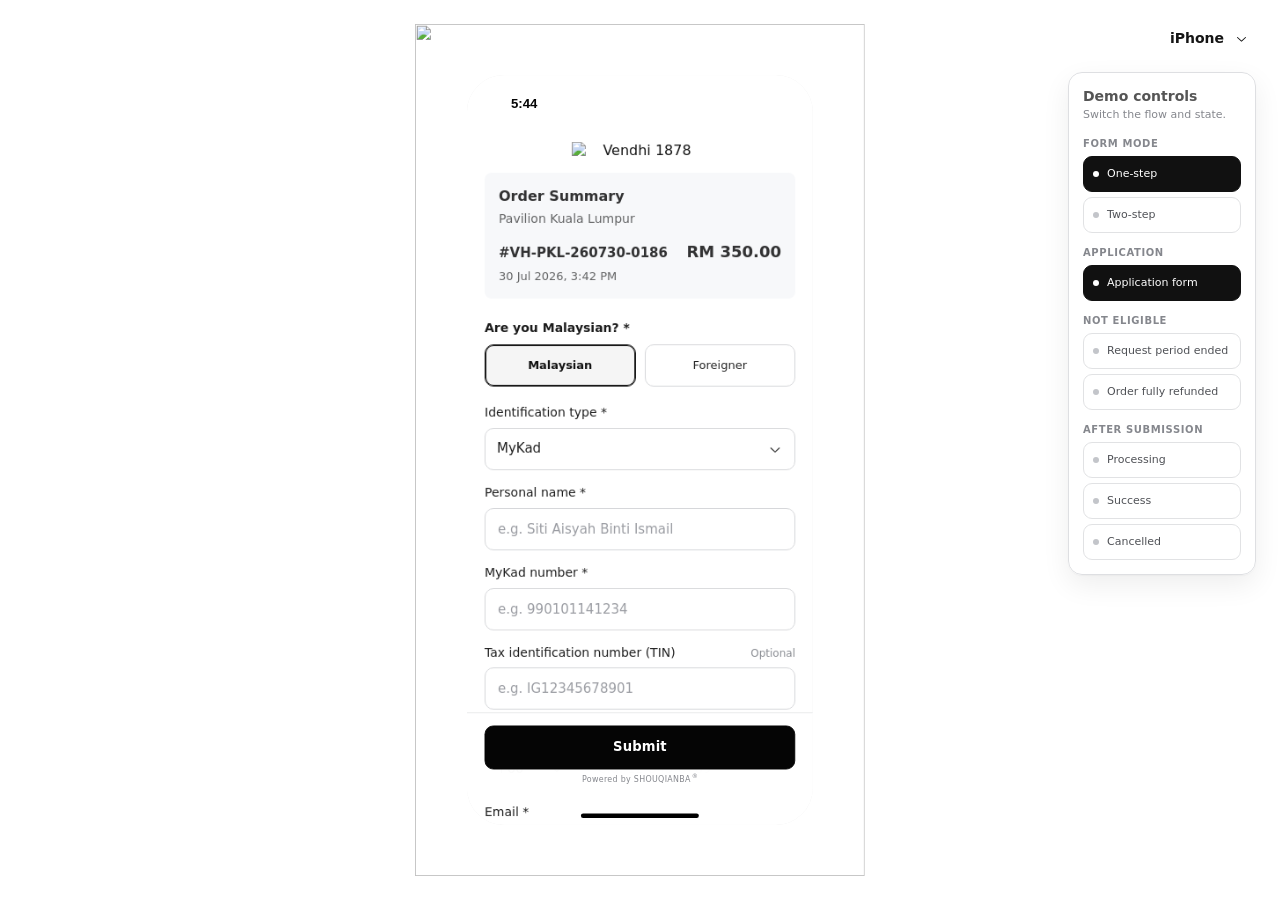
==== commit e3620949: "Publish updated consumer e-Invoice order summary" ====
--- a/malaysia-consumer-einvoice-request-demo/index.html
+++ b/malaysia-consumer-einvoice-request-demo/index.html
@@ -4,8 +4,8 @@
     <meta charset="UTF-8" />
     <meta name="viewport" content="width=device-width, initial-scale=1.0" />
     <title>Vendhi e-Invoice Request</title>
-    <script type="module" crossorigin src="./assets/index-B13E68q2.js"></script>
-    <link rel="stylesheet" crossorigin href="./assets/index-VU1sn3zt.css">
+    <script type="module" crossorigin src="./assets/index-JY9zAOSW.js"></script>
+    <link rel="stylesheet" crossorigin href="./assets/index-CUS_z9Ug.css">
   </head>
   <body>
     <div id="root"></div>
--- a/malaysia-consumer-einvoice-request-demo/assets/index-CUS_z9Ug.css
+++ b/malaysia-consumer-einvoice-request-demo/assets/index-CUS_z9Ug.css
@@ -0,0 +1 @@
+@font-face{font-family:Roboto;font-style:normal;font-display:swap;font-weight:500;src:url(./roboto-latin-500-normal-7RbcRiD8.woff2)format("woff2"),url(./roboto-latin-500-normal-DQZyH_nt.woff)format("woff")}:root{color:#151515;font-synthesis:none;text-rendering:optimizelegibility;-webkit-font-smoothing:antialiased;background:#fff;font-family:Inter,ui-sans-serif,system-ui,-apple-system,BlinkMacSystemFont,Segoe UI,sans-serif}*{box-sizing:border-box}html,body,#root{width:100%;height:100%;margin:0}.mobile-carousel{overscroll-behavior:contain;scrollbar-width:none;-webkit-user-select:none;user-select:none;width:100%;min-width:0;max-width:100%;display:block;position:relative;overflow:auto}.mobile-carousel::-webkit-scrollbar{display:none}.mobile-carousel{touch-action:pan-y;overflow:auto hidden}.mobile-carousel[data-dragging=true]{cursor:none}.mobile-carousel-content{width:max-content;min-width:100%;transform:translateX(var(--mobile-carousel-overdrag));will-change:transform;display:flex}.mobile-carousel-scrollbar{z-index:4;opacity:0;pointer-events:none;transition:opacity .15s;position:absolute;inset:0}.mobile-carousel-scrollbar[data-visible=true]{opacity:1}.mobile-carousel-scrollbar-thumb{background:#00000059;border-radius:999px;height:3px;position:absolute;bottom:4px;right:4px}body{min-width:320px;overflow:hidden}button,input,textarea{font:inherit}button{cursor:pointer}.phone-stage{place-items:center;width:100%;height:100%;padding:24px;display:grid;position:relative}.device-menu-bar{z-index:100;border-radius:12px;padding:3px;position:absolute;top:18px;right:18px}.device-picker-trigger{color:#151515;background:0 0;border:0;border-radius:9px;align-items:center;gap:10px;height:34px;padding:0 10px 0 12px;font:600 14px/1 ui-sans-serif,system-ui,sans-serif;display:flex}.device-picker-trigger:hover,.device-picker-trigger[data-state=open]{background:#0000000e}.device-picker-trigger:focus-visible{outline-offset:2px;outline:2px solid #000000b8}.device-picker-menu{z-index:200;min-width:168px;transform-origin:var(--radix-dropdown-menu-content-transform-origin);background:#fffffffa;border-radius:12px;padding:3px;animation:.12s ease-out device-menu-in;box-shadow:0 0 1px #0000000f,0 0 0 1px #00000014,0 4px 4px #0000000d}.device-picker-item{color:#181818;-webkit-user-select:none;user-select:none;border-radius:8px;outline:none;justify-content:space-between;align-items:center;height:34px;padding:0 9px 0 10px;font:500 14px/1 ui-sans-serif,system-ui,sans-serif;display:flex}.device-picker-item[data-highlighted]{background:#f0f0f0}.device-picker-item[data-state=checked]{font-weight:600}.device-picker-check{color:#181818;place-items:center;display:grid}@keyframes device-menu-in{0%{opacity:0;transform:scale(.98)translateY(-2px)}to{opacity:1;transform:scale(1)translateY(0)}}.phone-scale-box{position:relative}.phone-device{transform-origin:0 0;-webkit-user-select:none;user-select:none;position:absolute;top:0;left:0}.phone-bezel{object-fit:contain;z-index:2;-webkit-user-drag:none;pointer-events:none;width:100%;height:100%;display:block;position:absolute;inset:0}.device-screen{cursor:none;z-index:1;-webkit-user-select:none;user-select:none;background:#fff;border-radius:42px;position:absolute;overflow:hidden;box-shadow:inset 0 0 0 1px #00000014}.device-camera{z-index:75;pointer-events:none;background:#050505;border-radius:50%;display:block;position:absolute;box-shadow:inset 0 0 0 1px #ffffff14}.device-screen,.device-screen *{cursor:none!important}.device-screen img,.keyboard-asset{-webkit-user-drag:none;-webkit-user-select:none;user-select:none}.device-screen input,.device-screen textarea,.device-screen select,.device-screen option,.device-screen [contenteditable=true]{-webkit-user-select:auto;user-select:auto}.device-screen:active,.device-screen:active *,.device-screen input,.device-screen textarea,.device-screen button,.device-screen a,.device-screen [role=button]{cursor:none!important}.device-screen[data-cursor-debug=true],.device-screen[data-cursor-debug=true] *{cursor:default!important}.device-screen :focus,.device-screen :focus-visible{box-shadow:none!important;outline:0!important}.flow-stack,.flow-scenes,.flow-screen,.mobile-app-viewport{position:absolute;inset:0}.mobile-app-viewport[data-platform=android][data-keyboard-visible=false]{bottom:var(--device-safe-area-bottom,48px)}.flow-stack{--flow-header-height:0px;--flow-header-content-height:0px;--flow-header-safe-area:0px;--flow-footer-height:0px;--keyboard-height:0px;touch-action:pan-y;background:0 0;overflow:hidden}.flow-fixed-header{z-index:12;height:var(--flow-header-height);padding-top:var(--flow-header-safe-area);box-sizing:border-box;-webkit-backdrop-filter:none;backdrop-filter:none;background:0 0;border-bottom:0;position:absolute;top:0;left:0;right:0}.flow-fixed-footer{z-index:12;right:0;bottom:var(--keyboard-height);height:var(--flow-footer-height);background:0 0;transition:bottom .26s cubic-bezier(.2,.8,.2,1);position:absolute;left:0}.flow-scenes{top:var(--flow-header-height);bottom:0;overflow:hidden}.flow-screen{will-change:transform;background:0 0;overflow:hidden}.mobile-page{--mobile-safe-area-height:var(--device-safe-area-bottom,34px);--keyboard-height:0px;position:absolute;inset:0}.mobile-page[data-keyboard-visible=true],.mobile-app-viewport[data-platform=android] .mobile-page{--mobile-safe-area-height:0px}.mobile-scroll{top:0;right:0;bottom:var(--keyboard-height);-webkit-overflow-scrolling:touch;overscroll-behavior:contain;scrollbar-width:none;touch-action:none;-webkit-user-select:none;user-select:none;transition:bottom .26s cubic-bezier(.2,.8,.2,1);position:absolute;left:0;overflow:hidden auto}.mobile-scroll::-webkit-scrollbar{display:none}.mobile-scroll[data-dragging=true]{cursor:none}.mobile-cursor{z-index:80;opacity:0;pointer-events:none;will-change:transform;background:radial-gradient(circle at 50% 44%,#ffffffb3 0 34%,#ffffff8a 58%,#eeeeee7a 100%);border:.5px solid #0000001f;border-radius:999px;width:48px;height:48px;transition:opacity 90ms,background 80ms,box-shadow 80ms;position:absolute;top:0;left:0;box-shadow:inset 0 1px 2px #fff9,inset 0 -5px 10px #0000000d,inset 0 0 0 1px #00000006}.mobile-cursor:before{content:"";pointer-events:none;background:linear-gradient(#ffffff61,#fff0);border-radius:999px;width:32px;height:17px;position:absolute;top:3px;left:50%;transform:translate(-50%)}.mobile-cursor:after{border-radius:inherit;content:"";pointer-events:none;position:absolute;inset:0;box-shadow:inset 1px 0 3px #ffffff47,inset -1px 0 3px #00000005}.mobile-cursor-hotspot{pointer-events:none;background:#ffffffd1;border:1px solid #007afff2;border-radius:999px;width:9px;height:9px;position:absolute;top:50%;left:50%;transform:translate(-50%,-50%);box-shadow:0 0 0 1px #ffffffbf,0 0 0 3px #007aff29}.mobile-cursor-hotspot:before,.mobile-cursor-hotspot:after{content:"";background:#007afff2;position:absolute;top:50%;left:50%;transform:translate(-50%,-50%)}.mobile-cursor-hotspot:before{width:17px;height:1px}.mobile-cursor-hotspot:after{width:1px;height:17px}.mobile-cursor[data-visible=true]{opacity:1}.mobile-cursor[data-active=true]{background:radial-gradient(circle at 50% 55%,#e8e8e894 0 30%,#f8f8f880 62%,#ffffffad 100%);box-shadow:inset 0 3px 7px #00000014,inset 0 -4px 8px #ffffff57,inset 0 0 0 1px #00000008}.mobile-cursor[data-active=true]:before{background:linear-gradient(#0000000e,#0000)}.mobile-cursor[data-active=true]:after{box-shadow:inset 0 5px 9px #0000000b,inset 0 -3px 7px #ffffff47}.mobile-scroll-content{will-change:transform;grid-template-columns:minmax(0,1fr);gap:0;min-width:0;padding:0;display:grid}.app-screen{background:#fff}.mobile-scrollbar{z-index:9;top:4px;right:5px;bottom:calc(var(--mobile-safe-area-height) + var(--keyboard-height) + 4px);opacity:0;pointer-events:none;width:4px;transition:bottom .26s cubic-bezier(.2,.8,.2,1),opacity .18s;position:absolute}.mobile-page[data-keyboard-dragging=true] .mobile-scroll,.mobile-page[data-keyboard-dragging=true] .mobile-scrollbar,.flow-stack[data-keyboard-dragging=true] .flow-fixed-footer{transition:none}.mobile-scrollbar[data-visible=true]{opacity:1}.mobile-scrollbar-thumb{background:#00000047;border-radius:999px;width:4px;min-height:36px;transition:background .12s;box-shadow:0 0 0 1px #ffffff2e}.status-bar{z-index:72;color:#050505;pointer-events:none;background:0 0;grid-template-columns:1fr auto;align-items:center;height:54px;padding:10px 34px 0 36px;font-family:-apple-system,BlinkMacSystemFont,SF Pro Text,Helvetica Neue,Arial,sans-serif;display:grid;position:absolute;top:0;left:0;right:0}.device-screen[data-device=pixel-10] .status-bar{align-items:start;height:auto;padding:32px 32px 0;font-family:Roboto,Arial,sans-serif}.status-time{text-align:center;letter-spacing:0;justify-self:start;min-width:58px;font-size:15px;font-weight:600;line-height:1}.status-indicators{justify-self:end;align-items:center;display:flex}.status-indicator-svg{display:block}.status-indicator-svg[data-platform=ios]{width:79px;height:13px}.status-indicator-svg[data-platform=android]{width:50px;height:14px}.device-screen[data-device=pixel-10] .status-time{font-weight:500;transform:translateY(2px)}.home-indicator-svg{z-index:70;width:100%;height:var(--device-safe-area-bottom,34px);pointer-events:none;display:block;position:absolute;bottom:0;left:0;right:0}.android-navigation-bar{z-index:70;width:428px;height:var(--device-safe-area-bottom,48px);pointer-events:none;-webkit-user-drag:none;display:block;position:absolute;bottom:-1px;left:-1px}h1,h2,p{margin:0}h1{letter-spacing:0;font-size:26px;line-height:1.08}h2{font-size:15px}p{color:#555;font-size:14px;line-height:1.45}.field-label{color:#555;font-size:13px;font-weight:800}.mobile-field{gap:8px;display:grid}.mobile-field input{color:#151515;background:#fff;border:1px solid #0000001a;border-radius:8px;outline:0;width:100%;min-height:44px;padding:0 12px}.mobile-field input:focus{box-shadow:none;border-color:#00000029}.device-screen .mobile-field input:focus,.device-screen .mobile-field input:focus-visible{border-color:#0000001f;box-shadow:none!important;outline:0!important}.sheet-overlay{z-index:20;background:#00000057;position:absolute;inset:0}.bottom-sheet{z-index:21;touch-action:none;background:#fff;border-radius:22px 22px 0 0;flex-direction:column;min-height:260px;display:flex;position:absolute;left:0;right:0;overflow:hidden;box-shadow:0 -16px 48px #0003}.sheet-handle-zone{touch-action:none;place-items:center;height:30px;display:grid}.sheet-handle{background:#c9c9c4;border-radius:999px;width:42px;height:5px}.sheet-header{gap:4px;padding:0 18px 14px;display:grid}.sheet-title{margin:0;font-size:18px;font-weight:900}.sheet-description{color:#737373;margin:0;font-size:13px;line-height:1.35}.sheet-content{padding:0 18px 24px;overflow:auto}.keyboard-dock{z-index:30;height:339px;box-shadow:none;pointer-events:none;will-change:transform;background:#d8d9de;border-radius:32px 32px 0 0;padding:0;position:absolute;bottom:-1px;left:0;right:0;overflow:hidden}.keyboard-dock[data-platform=android]{background:#f3f2f6;border-radius:0;box-shadow:0 -1px 2px #00000014}.keyboard-dock[data-visible=true]{pointer-events:auto}.keyboard-asset{z-index:1;border-radius:inherit;object-fit:cover;object-position:center bottom;-webkit-user-drag:none;pointer-events:none;width:100%;height:100%;display:block;position:relative}.keyboard-dock[data-platform=android] .keyboard-asset{object-fit:fill;border-radius:0}.invoice-screen{color:#171717;background:#fff}.invoice-content{width:100%;min-width:0;padding:76px 20px calc(158px + var(--mobile-safe-area-height))}.device-screen[data-device=pixel-10] .invoice-content{padding-top:86px}.brand-header{text-align:center;flex-direction:column;align-items:center;gap:8px;padding:0 0 20px;display:flex}.brand-logo{object-fit:contain;width:156px;max-width:48vw;height:auto;max-height:80px;display:block}.order-summary{color:#323233;text-align:left;background:#f7f8fa;border-radius:8px;flex-direction:column;align-items:stretch;width:100%;min-width:0;margin:-4px 0 24px;padding:16px;display:flex}.order-summary-title{color:#323233;margin:0;font-size:16px;font-weight:650;line-height:22px}.order-summary-store{color:#646566;text-overflow:ellipsis;white-space:nowrap;margin:4px 0 0;font-size:14px;font-weight:400;line-height:20px;overflow:hidden}.order-summary-primary{grid-template-columns:minmax(0,1fr) auto;align-items:baseline;gap:12px;width:100%;min-width:0;margin-top:16px;display:grid}.order-summary-number,.order-summary-amount,.order-summary-date{font-variant-numeric:tabular-nums;margin:0}.order-summary-number{color:#323233;text-align:left;text-overflow:ellipsis;white-space:nowrap;font-size:15px;font-weight:650;line-height:21px;overflow:hidden}.order-summary-amount{color:#323233;text-align:right;white-space:nowrap;font-size:18px;font-weight:650;line-height:24px}.order-summary-date{color:#646566;margin-top:6px;font-size:13px;font-weight:400;line-height:19px}.invoice-content--status{padding-bottom:calc(42px + var(--mobile-safe-area-height))}.status-page{text-align:center;flex-direction:column;align-items:center;padding:30px 2px 0;display:flex}.status-page-icon{color:#303236;background:#f5f5f5;border:1px solid #d8d9dc;border-radius:50%;justify-content:center;align-items:center;width:56px;height:56px;margin-bottom:18px;font-size:28px;font-weight:560;line-height:1;display:flex}.status-page-icon[data-tone=success]{color:#fff;background:#111;border-color:#111}.status-page-icon[data-tone=processing]{background:#fff}.status-page-spinner{border:2px solid #d8d9dc;border-top-color:#151515;border-radius:50%;width:24px;height:24px;animation:.9s linear infinite status-spinner}@keyframes status-spinner{to{transform:rotate(360deg)}}.status-page-title{color:#181818;max-width:320px;margin:0;font-size:22px;font-weight:680;line-height:1.3}.status-page-description{color:#666970;max-width:330px;margin:10px 0 0;font-size:14px;line-height:1.55}.status-page-note{color:#85878d;margin:14px 0 0;font-size:12px;line-height:1.4}.status-page-actions{flex-direction:column;gap:10px;width:100%;margin-top:30px;display:flex}.status-action{border-radius:10px;width:100%;min-height:48px;font-size:14px;font-weight:620;line-height:1.2}.status-action--primary{color:#fff;background:#050505;border:1px solid #050505}.status-action--secondary{color:#202020;background:#fff;border:1px solid #cfd0d3}.status-action:active{opacity:.72}.status-action-message{color:#4f5156;background:#f4f4f4;border-radius:8px;width:100%;margin:14px 0 0;padding:10px 12px;font-size:12px;line-height:1.45}#einvoice-request-form{min-width:0;display:block}.applicant-type-step{flex-direction:column;gap:18px;min-width:0;padding-top:2px;display:flex}.applicant-type-title{color:#171717;margin:0;font-size:22px;font-weight:680;line-height:1.3}.applicant-type-options{flex-direction:column;gap:10px;min-width:0;display:flex}.applicant-type-button{color:#1e1e1e;text-align:left;background:#fff;border:1px solid #d6d7da;border-radius:12px;flex-direction:column;justify-content:center;align-items:flex-start;gap:5px;width:100%;min-width:0;min-height:76px;padding:14px 16px;transition:border-color .12s,background-color .12s;display:flex}.applicant-type-button:hover,.applicant-type-button:focus-visible{background:#f7f7f7;border-color:#1c1c1c}.applicant-type-button:active{background:#eeeeef}.applicant-type-option-label{font-size:15px;font-weight:650;line-height:1.3}.applicant-type-option-description{color:#777a80;font-size:12px;font-weight:430;line-height:1.35}.applicant-type-summary{border-bottom:1px solid #e5e6e8;justify-content:space-between;align-items:center;gap:14px;min-width:0;margin-bottom:20px;padding-bottom:16px;display:flex}.applicant-type-summary>div{flex-direction:column;gap:3px;min-width:0;display:flex}.applicant-type-summary-label{color:#85878d;font-size:11px;font-weight:520;line-height:1.3}.applicant-type-summary-value{color:#202020;text-overflow:ellipsis;white-space:nowrap;font-size:14px;font-weight:650;line-height:1.35;overflow:hidden}.applicant-type-change-button{color:#252525;text-underline-offset:3px;background:0 0;border:0;flex:none;padding:8px 0;font-size:12px;font-weight:600;line-height:1.2;text-decoration:underline}.choice-fieldset{border:0;min-width:0;margin:0 0 20px;padding:0}.choice-fieldset legend{color:#1b1b1b;width:100%;margin:0 0 9px;padding:0;font-size:14px;font-weight:560;line-height:1.35}.choice-fieldset legend span,.required-mark{color:#202020}.choice-grid{grid-template-columns:repeat(2,minmax(0,1fr));gap:10px;width:100%;min-width:0;display:grid}.choice-button{color:#252525;text-align:center;background:#fff;border:1px solid #d6d7da;border-radius:10px;justify-content:center;align-items:center;min-width:0;min-height:48px;padding:8px;font-size:13px;font-weight:430;line-height:1.25;transition:border-color .12s,background-color .12s,color .12s;display:flex}.choice-button[data-selected=true]{color:#111;background:#f5f5f5;border-color:#191919;font-weight:650;box-shadow:inset 0 0 0 1px #191919}.choice-button:disabled{opacity:.68}.fields-stack{flex-direction:column;gap:16px;min-width:0;display:flex}.address-section{border-top:1px solid #e5e6e8;flex-direction:column;gap:16px;min-width:0;margin-top:4px;padding-top:20px;display:flex}.address-section-title{color:#1a1a1a;margin:0;font-size:18px;font-weight:650;line-height:1.25}.address-fields{flex-direction:column;gap:16px;min-width:0;display:flex}.form-field{flex-direction:column;gap:8px;min-width:0;display:flex}.form-label{color:#1f1f1f;justify-content:space-between;align-items:baseline;gap:8px;min-width:0;font-size:14px;font-weight:520;line-height:1.35;display:flex}.form-label>span:first-child{min-width:0}.optional-mark{color:#898c92;flex:none;font-size:12px;font-weight:430}.text-input,.selection-button,.readonly-field,.prefix-button{color:#202020;background:#fff;border:1px solid #d6d7da;border-radius:10px;width:100%;min-width:0;height:48px;font-size:15px;line-height:1}.text-input{appearance:none;padding:0 14px}.text-input::placeholder{color:#9b9da3;opacity:1}.text-input:focus,.selection-button:focus{border-color:#1c1c1c;box-shadow:inset 0 0 0 1px #1c1c1c!important}.text-input[aria-invalid=true],.selection-button[aria-invalid=true]{border-color:#b42318}.text-input:disabled,.selection-button:disabled,.prefix-button:disabled{color:#777a80;opacity:1;background:#f5f5f5}.readonly-field{color:#55585e;background:#f7f7f7;align-items:center;padding:0 13px;display:flex}.selection-button,.prefix-button{text-align:left;justify-content:space-between;align-items:center;padding:0 13px;display:flex}.selection-button>span{text-overflow:ellipsis;white-space:nowrap;min-width:0;overflow:hidden}.selection-button>span[data-placeholder=true]{color:#9b9da3}.selection-button svg,.prefix-button svg{color:#3a3a3a;flex:none;width:18px;height:18px}.field-helper,.field-error{margin:-2px 1px 0;font-size:12px;line-height:1.4}.field-helper{color:#777a80}.field-error{color:#9f1c15;font-weight:500}.phone-input-row{grid-template-columns:104px minmax(0,1fr);gap:10px;min-width:0;display:grid}.prefix-button{padding:0 12px}.phone-number-input{min-width:0}.footer-clearance{height:12px}.privacy-consent{margin-top:24px}.privacy-consent-label{color:#3f4145;align-items:flex-start;gap:10px;font-size:12px;font-weight:430;line-height:1.5;display:flex}.privacy-consent-checkbox{accent-color:#111;border-radius:4px;flex:0 0 18px;width:18px;height:18px;margin:0}.privacy-policy-label{color:#171717;text-underline-offset:2px;text-decoration:underline}.privacy-consent[data-invalid=true] .privacy-consent-label{color:#5d221d}.privacy-consent-error{color:#b42318;margin:6px 0 0 28px;font-size:12px;line-height:1.4}.submit-bar{z-index:28;background:#fffffffa;border-top:1px solid #e1e2e4;flex-direction:column;justify-content:center;align-items:center;gap:5px;height:94px;padding:9px 20px 8px;transition:bottom .26s cubic-bezier(.2,.8,.2,1);display:flex;position:absolute;left:0;right:0}.submit-bar[data-keyboard-visible=true]{gap:4px;height:90px;padding-top:7px;padding-bottom:6px}.submit-button{color:#fff;letter-spacing:.01em;background:#050505;border:1px solid #050505;border-radius:10px;width:100%;min-height:50px;font-size:15px;font-weight:650;line-height:1}.submit-button:active:not(:disabled){background:#2a2a2a}.submit-button:disabled{color:#f2f2f2;opacity:1;background:#3a3a3a;border-color:#3a3a3a}.powered-by{color:#85878d;letter-spacing:.04em;white-space:nowrap;margin:0;font-size:9px;font-weight:500;line-height:12px}.powered-by sup{letter-spacing:0;vertical-align:super;margin-left:1px;font-size:7px;line-height:0}.option-list{padding:0 16px calc(var(--device-safe-area-bottom,34px) + 16px);flex-direction:column;gap:4px;display:flex}.option-row{color:#1f1f1f;text-align:left;background:#fff;border:0;border-bottom:1px solid #eeeeef;justify-content:space-between;align-items:center;gap:14px;width:100%;min-height:50px;padding:0 12px;font-size:15px;font-weight:450;display:flex}.option-row:last-child{border-bottom:0}.option-row[aria-checked=true]{font-weight:650}.option-row svg{flex:none;width:18px;height:18px}.option-copy{flex-direction:column;gap:4px;min-width:0;display:flex}.option-label{color:#1f1f1f;line-height:1.3}.option-description{color:#777a80;font-size:12px;font-weight:430;line-height:1.35}.demo-state-panel{z-index:90;color:#202020;background:#fffffff5;border:1px solid #dedfe2;border-radius:14px;width:188px;padding:14px;font-family:Inter,ui-sans-serif,system-ui,-apple-system,BlinkMacSystemFont,Segoe UI,sans-serif;position:fixed;top:72px;right:24px;box-shadow:0 1px 2px #0000000a,0 10px 28px #00000012}.demo-state-panel-header{margin-bottom:14px}.demo-state-panel-title{margin:0;font-size:14px;font-weight:680;line-height:1.3}.demo-state-panel-description{color:#85878d;margin:3px 0 0;font-size:11px;line-height:1.35}.demo-state-groups{flex-direction:column;gap:13px;display:flex}.demo-state-group-title{color:#85878d;letter-spacing:.06em;text-transform:uppercase;margin:0 0 6px;font-size:10px;font-weight:650;line-height:1.3}.demo-state-options{flex-direction:column;gap:5px;display:flex}.demo-state-button{color:#4f5156;text-align:left;background:#fff;border:1px solid #e1e2e4;border-radius:9px;align-items:center;gap:8px;width:100%;min-height:36px;padding:7px 9px;font-size:11px;font-weight:540;line-height:1.25;display:flex}.demo-state-button:hover{color:#202020;border-color:#b9bbc0}.demo-state-button[data-active=true]{color:#fff;background:#111;border-color:#111}.demo-state-indicator{background:#c3c5ca;border-radius:50%;flex:0 0 6px;width:6px;height:6px}.demo-state-button[data-active=true] .demo-state-indicator{background:#fff}@media (width<=840px){.demo-state-panel{display:none}}@media (width<=390px){.invoice-content{padding-left:18px;padding-right:18px}.choice-grid,.field-grid{gap:8px}.choice-button{padding-left:8px;padding-right:8px}}
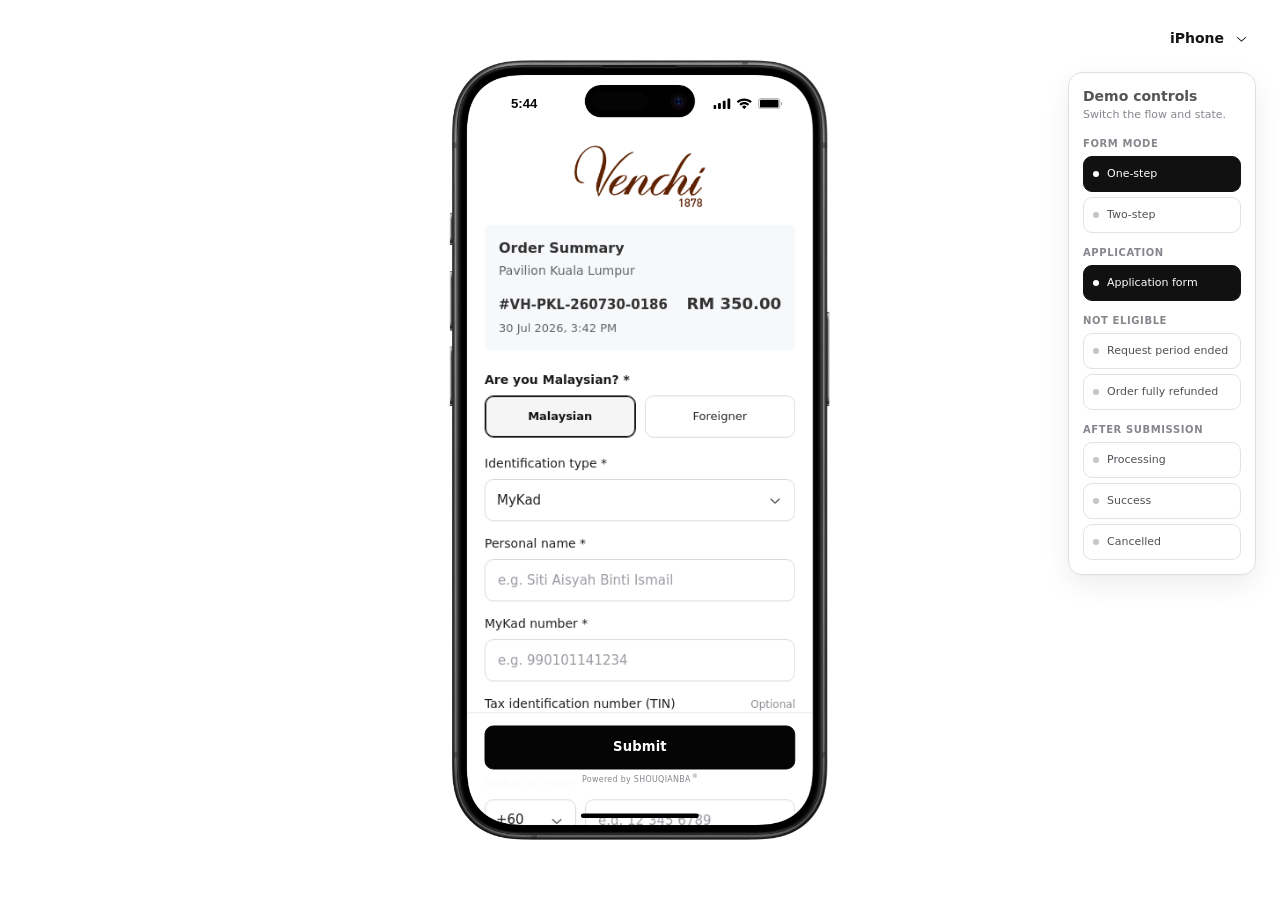
==== commit 8a133be5: "Switch consumer e-Invoice preview to fixed bundle" ====
--- a/malaysia-consumer-einvoice-request-demo/index.html
+++ b/malaysia-consumer-einvoice-request-demo/index.html
@@ -4,7 +4,7 @@
     <meta charset="UTF-8" />
     <meta name="viewport" content="width=device-width, initial-scale=1.0" />
     <title>Vendhi e-Invoice Request</title>
-    <script type="module" crossorigin src="./assets/index-JY9zAOSW.js"></script>
+    <script type="module" crossorigin src="./assets/index-00f4b7d8.js"></script>
     <link rel="stylesheet" crossorigin href="./assets/index-CUS_z9Ug.css">
   </head>
   <body>
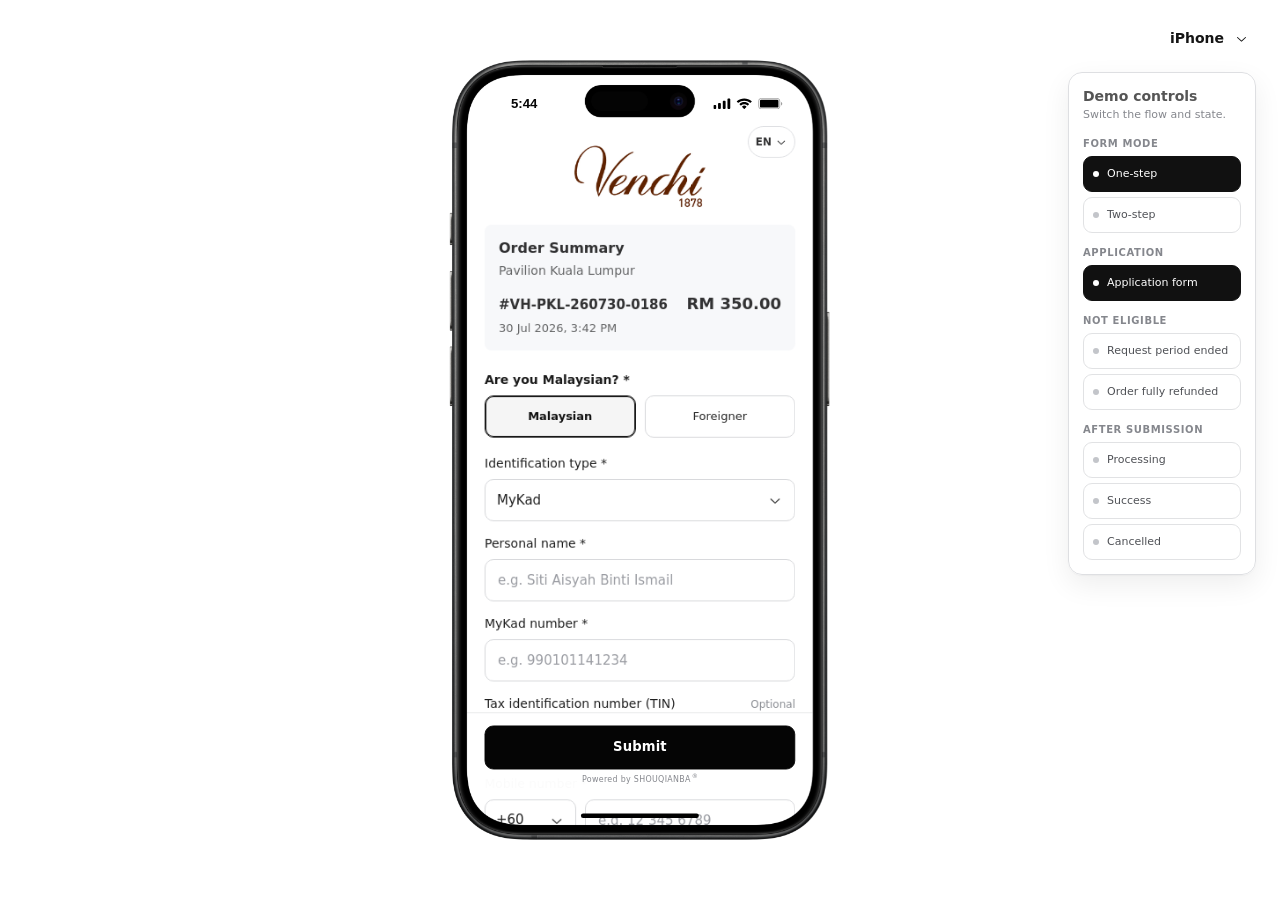
==== commit d447add3: "Publish multilingual consumer e-Invoice demo" ====
--- a/malaysia-consumer-einvoice-request-demo/index.html
+++ b/malaysia-consumer-einvoice-request-demo/index.html
@@ -4,8 +4,8 @@
     <meta charset="UTF-8" />
     <meta name="viewport" content="width=device-width, initial-scale=1.0" />
     <title>Vendhi e-Invoice Request</title>
-    <script type="module" crossorigin src="./assets/index-00f4b7d8.js"></script>
-    <link rel="stylesheet" crossorigin href="./assets/index-CUS_z9Ug.css">
+    <script type="module" crossorigin src="./assets/index-c8bdfd17.js"></script>
+    <link rel="stylesheet" crossorigin href="./assets/index-O24lGlGW.css">
   </head>
   <body>
     <div id="root"></div>
--- a/malaysia-consumer-einvoice-request-demo/assets/index-O24lGlGW.css
+++ b/malaysia-consumer-einvoice-request-demo/assets/index-O24lGlGW.css
@@ -0,0 +1 @@
+@font-face{font-family:Roboto;font-style:normal;font-display:swap;font-weight:500;src:url(./roboto-latin-500-normal-7RbcRiD8.woff2)format("woff2"),url(./roboto-latin-500-normal-DQZyH_nt.woff)format("woff")}:root{color:#151515;font-synthesis:none;text-rendering:optimizelegibility;-webkit-font-smoothing:antialiased;background:#fff;font-family:Inter,ui-sans-serif,system-ui,-apple-system,BlinkMacSystemFont,Segoe UI,sans-serif}*{box-sizing:border-box}html,body,#root{width:100%;height:100%;margin:0}.mobile-carousel{overscroll-behavior:contain;scrollbar-width:none;-webkit-user-select:none;user-select:none;width:100%;min-width:0;max-width:100%;display:block;position:relative;overflow:auto}.mobile-carousel::-webkit-scrollbar{display:none}.mobile-carousel{touch-action:pan-y;overflow:auto hidden}.mobile-carousel[data-dragging=true]{cursor:none}.mobile-carousel-content{width:max-content;min-width:100%;transform:translateX(var(--mobile-carousel-overdrag));will-change:transform;display:flex}.mobile-carousel-scrollbar{z-index:4;opacity:0;pointer-events:none;transition:opacity .15s;position:absolute;inset:0}.mobile-carousel-scrollbar[data-visible=true]{opacity:1}.mobile-carousel-scrollbar-thumb{background:#00000059;border-radius:999px;height:3px;position:absolute;bottom:4px;right:4px}body{min-width:320px;overflow:hidden}button,input,textarea{font:inherit}button{cursor:pointer}.phone-stage{place-items:center;width:100%;height:100%;padding:24px;display:grid;position:relative}.device-menu-bar{z-index:100;border-radius:12px;padding:3px;position:absolute;top:18px;right:18px}.device-picker-trigger{color:#151515;background:0 0;border:0;border-radius:9px;align-items:center;gap:10px;height:34px;padding:0 10px 0 12px;font:600 14px/1 ui-sans-serif,system-ui,sans-serif;display:flex}.device-picker-trigger:hover,.device-picker-trigger[data-state=open]{background:#0000000e}.device-picker-trigger:focus-visible{outline-offset:2px;outline:2px solid #000000b8}.device-picker-menu{z-index:200;min-width:168px;transform-origin:var(--radix-dropdown-menu-content-transform-origin);background:#fffffffa;border-radius:12px;padding:3px;animation:.12s ease-out device-menu-in;box-shadow:0 0 1px #0000000f,0 0 0 1px #00000014,0 4px 4px #0000000d}.device-picker-item{color:#181818;-webkit-user-select:none;user-select:none;border-radius:8px;outline:none;justify-content:space-between;align-items:center;height:34px;padding:0 9px 0 10px;font:500 14px/1 ui-sans-serif,system-ui,sans-serif;display:flex}.device-picker-item[data-highlighted]{background:#f0f0f0}.device-picker-item[data-state=checked]{font-weight:600}.device-picker-check{color:#181818;place-items:center;display:grid}@keyframes device-menu-in{0%{opacity:0;transform:scale(.98)translateY(-2px)}to{opacity:1;transform:scale(1)translateY(0)}}.phone-scale-box{position:relative}.phone-device{transform-origin:0 0;-webkit-user-select:none;user-select:none;position:absolute;top:0;left:0}.phone-bezel{object-fit:contain;z-index:2;-webkit-user-drag:none;pointer-events:none;width:100%;height:100%;display:block;position:absolute;inset:0}.device-screen{cursor:none;z-index:1;-webkit-user-select:none;user-select:none;background:#fff;border-radius:42px;position:absolute;overflow:hidden;box-shadow:inset 0 0 0 1px #00000014}.device-camera{z-index:75;pointer-events:none;background:#050505;border-radius:50%;display:block;position:absolute;box-shadow:inset 0 0 0 1px #ffffff14}.device-screen,.device-screen *{cursor:none!important}.device-screen img,.keyboard-asset{-webkit-user-drag:none;-webkit-user-select:none;user-select:none}.device-screen input,.device-screen textarea,.device-screen select,.device-screen option,.device-screen [contenteditable=true]{-webkit-user-select:auto;user-select:auto}.device-screen:active,.device-screen:active *,.device-screen input,.device-screen textarea,.device-screen button,.device-screen a,.device-screen [role=button]{cursor:none!important}.device-screen[data-cursor-debug=true],.device-screen[data-cursor-debug=true] *{cursor:default!important}.device-screen :focus,.device-screen :focus-visible{box-shadow:none!important;outline:0!important}.flow-stack,.flow-scenes,.flow-screen,.mobile-app-viewport{position:absolute;inset:0}.mobile-app-viewport[data-platform=android][data-keyboard-visible=false]{bottom:var(--device-safe-area-bottom,48px)}.flow-stack{--flow-header-height:0px;--flow-header-content-height:0px;--flow-header-safe-area:0px;--flow-footer-height:0px;--keyboard-height:0px;touch-action:pan-y;background:0 0;overflow:hidden}.flow-fixed-header{z-index:12;height:var(--flow-header-height);padding-top:var(--flow-header-safe-area);box-sizing:border-box;-webkit-backdrop-filter:none;backdrop-filter:none;background:0 0;border-bottom:0;position:absolute;top:0;left:0;right:0}.flow-fixed-footer{z-index:12;right:0;bottom:var(--keyboard-height);height:var(--flow-footer-height);background:0 0;transition:bottom .26s cubic-bezier(.2,.8,.2,1);position:absolute;left:0}.flow-scenes{top:var(--flow-header-height);bottom:0;overflow:hidden}.flow-screen{will-change:transform;background:0 0;overflow:hidden}.mobile-page{--mobile-safe-area-height:var(--device-safe-area-bottom,34px);--keyboard-height:0px;position:absolute;inset:0}.mobile-page[data-keyboard-visible=true],.mobile-app-viewport[data-platform=android] .mobile-page{--mobile-safe-area-height:0px}.mobile-scroll{top:0;right:0;bottom:var(--keyboard-height);-webkit-overflow-scrolling:touch;overscroll-behavior:contain;scrollbar-width:none;touch-action:none;-webkit-user-select:none;user-select:none;transition:bottom .26s cubic-bezier(.2,.8,.2,1);position:absolute;left:0;overflow:hidden auto}.mobile-scroll::-webkit-scrollbar{display:none}.mobile-scroll[data-dragging=true]{cursor:none}.mobile-cursor{z-index:80;opacity:0;pointer-events:none;will-change:transform;background:radial-gradient(circle at 50% 44%,#ffffffb3 0 34%,#ffffff8a 58%,#eeeeee7a 100%);border:.5px solid #0000001f;border-radius:999px;width:48px;height:48px;transition:opacity 90ms,background 80ms,box-shadow 80ms;position:absolute;top:0;left:0;box-shadow:inset 0 1px 2px #fff9,inset 0 -5px 10px #0000000d,inset 0 0 0 1px #00000006}.mobile-cursor:before{content:"";pointer-events:none;background:linear-gradient(#ffffff61,#fff0);border-radius:999px;width:32px;height:17px;position:absolute;top:3px;left:50%;transform:translate(-50%)}.mobile-cursor:after{border-radius:inherit;content:"";pointer-events:none;position:absolute;inset:0;box-shadow:inset 1px 0 3px #ffffff47,inset -1px 0 3px #00000005}.mobile-cursor-hotspot{pointer-events:none;background:#ffffffd1;border:1px solid #007afff2;border-radius:999px;width:9px;height:9px;position:absolute;top:50%;left:50%;transform:translate(-50%,-50%);box-shadow:0 0 0 1px #ffffffbf,0 0 0 3px #007aff29}.mobile-cursor-hotspot:before,.mobile-cursor-hotspot:after{content:"";background:#007afff2;position:absolute;top:50%;left:50%;transform:translate(-50%,-50%)}.mobile-cursor-hotspot:before{width:17px;height:1px}.mobile-cursor-hotspot:after{width:1px;height:17px}.mobile-cursor[data-visible=true]{opacity:1}.mobile-cursor[data-active=true]{background:radial-gradient(circle at 50% 55%,#e8e8e894 0 30%,#f8f8f880 62%,#ffffffad 100%);box-shadow:inset 0 3px 7px #00000014,inset 0 -4px 8px #ffffff57,inset 0 0 0 1px #00000008}.mobile-cursor[data-active=true]:before{background:linear-gradient(#0000000e,#0000)}.mobile-cursor[data-active=true]:after{box-shadow:inset 0 5px 9px #0000000b,inset 0 -3px 7px #ffffff47}.mobile-scroll-content{will-change:transform;grid-template-columns:minmax(0,1fr);gap:0;min-width:0;padding:0;display:grid}.app-screen{background:#fff}.mobile-scrollbar{z-index:9;top:4px;right:5px;bottom:calc(var(--mobile-safe-area-height) + var(--keyboard-height) + 4px);opacity:0;pointer-events:none;width:4px;transition:bottom .26s cubic-bezier(.2,.8,.2,1),opacity .18s;position:absolute}.mobile-page[data-keyboard-dragging=true] .mobile-scroll,.mobile-page[data-keyboard-dragging=true] .mobile-scrollbar,.flow-stack[data-keyboard-dragging=true] .flow-fixed-footer{transition:none}.mobile-scrollbar[data-visible=true]{opacity:1}.mobile-scrollbar-thumb{background:#00000047;border-radius:999px;width:4px;min-height:36px;transition:background .12s;box-shadow:0 0 0 1px #ffffff2e}.status-bar{z-index:72;color:#050505;pointer-events:none;background:0 0;grid-template-columns:1fr auto;align-items:center;height:54px;padding:10px 34px 0 36px;font-family:-apple-system,BlinkMacSystemFont,SF Pro Text,Helvetica Neue,Arial,sans-serif;display:grid;position:absolute;top:0;left:0;right:0}.device-screen[data-device=pixel-10] .status-bar{align-items:start;height:auto;padding:32px 32px 0;font-family:Roboto,Arial,sans-serif}.status-time{text-align:center;letter-spacing:0;justify-self:start;min-width:58px;font-size:15px;font-weight:600;line-height:1}.status-indicators{justify-self:end;align-items:center;display:flex}.status-indicator-svg{display:block}.status-indicator-svg[data-platform=ios]{width:79px;height:13px}.status-indicator-svg[data-platform=android]{width:50px;height:14px}.device-screen[data-device=pixel-10] .status-time{font-weight:500;transform:translateY(2px)}.home-indicator-svg{z-index:70;width:100%;height:var(--device-safe-area-bottom,34px);pointer-events:none;display:block;position:absolute;bottom:0;left:0;right:0}.android-navigation-bar{z-index:70;width:428px;height:var(--device-safe-area-bottom,48px);pointer-events:none;-webkit-user-drag:none;display:block;position:absolute;bottom:-1px;left:-1px}h1,h2,p{margin:0}h1{letter-spacing:0;font-size:26px;line-height:1.08}h2{font-size:15px}p{color:#555;font-size:14px;line-height:1.45}.field-label{color:#555;font-size:13px;font-weight:800}.mobile-field{gap:8px;display:grid}.mobile-field input{color:#151515;background:#fff;border:1px solid #0000001a;border-radius:8px;outline:0;width:100%;min-height:44px;padding:0 12px}.mobile-field input:focus{box-shadow:none;border-color:#00000029}.device-screen .mobile-field input:focus,.device-screen .mobile-field input:focus-visible{border-color:#0000001f;box-shadow:none!important;outline:0!important}.sheet-overlay{z-index:20;background:#00000057;position:absolute;inset:0}.bottom-sheet{z-index:21;touch-action:none;background:#fff;border-radius:22px 22px 0 0;flex-direction:column;min-height:260px;display:flex;position:absolute;left:0;right:0;overflow:hidden;box-shadow:0 -16px 48px #0003}.sheet-handle-zone{touch-action:none;place-items:center;height:30px;display:grid}.sheet-handle{background:#c9c9c4;border-radius:999px;width:42px;height:5px}.sheet-header{gap:4px;padding:0 18px 14px;display:grid}.sheet-title{margin:0;font-size:18px;font-weight:900}.sheet-description{color:#737373;margin:0;font-size:13px;line-height:1.35}.sheet-content{padding:0 18px 24px;overflow:auto}.keyboard-dock{z-index:30;height:339px;box-shadow:none;pointer-events:none;will-change:transform;background:#d8d9de;border-radius:32px 32px 0 0;padding:0;position:absolute;bottom:-1px;left:0;right:0;overflow:hidden}.keyboard-dock[data-platform=android]{background:#f3f2f6;border-radius:0;box-shadow:0 -1px 2px #00000014}.keyboard-dock[data-visible=true]{pointer-events:auto}.keyboard-asset{z-index:1;border-radius:inherit;object-fit:cover;object-position:center bottom;-webkit-user-drag:none;pointer-events:none;width:100%;height:100%;display:block;position:relative}.keyboard-dock[data-platform=android] .keyboard-asset{object-fit:fill;border-radius:0}.invoice-screen{color:#171717;background:#fff}.invoice-content{width:100%;min-width:0;padding:76px 20px calc(158px + var(--mobile-safe-area-height));position:relative}.language-switcher{z-index:3;color:#323233;background:#fffffff5;border:1px solid #dedfe2;border-radius:18px;justify-content:center;align-items:center;gap:4px;min-width:52px;min-height:36px;padding:6px 8px;font-size:12px;font-weight:600;line-height:1;display:inline-flex;position:absolute;top:58px;right:20px}.language-switcher:focus-visible{border-color:#1c1c1c;box-shadow:0 0 0 1px #1c1c1c}.language-switcher:active{background:#f2f3f5}.language-switcher svg{flex:none;width:14px;height:14px}.device-screen[data-device=pixel-10] .invoice-content{padding-top:86px}.brand-header{text-align:center;flex-direction:column;align-items:center;gap:8px;padding:0 0 20px;display:flex}.brand-logo{object-fit:contain;width:156px;max-width:48vw;height:auto;max-height:80px;display:block}.order-summary{color:#323233;text-align:left;background:#f7f8fa;border-radius:8px;flex-direction:column;align-items:stretch;width:100%;min-width:0;margin:-4px 0 24px;padding:16px;display:flex}.order-summary-title{color:#323233;margin:0;font-size:16px;font-weight:650;line-height:22px}.order-summary-store{color:#646566;text-overflow:ellipsis;white-space:nowrap;margin:4px 0 0;font-size:14px;font-weight:400;line-height:20px;overflow:hidden}.order-summary-primary{grid-template-columns:minmax(0,1fr) auto;align-items:baseline;gap:12px;width:100%;min-width:0;margin-top:16px;display:grid}.order-summary-number,.order-summary-amount,.order-summary-date{font-variant-numeric:tabular-nums;margin:0}.order-summary-number{color:#323233;text-align:left;text-overflow:ellipsis;white-space:nowrap;font-size:15px;font-weight:650;line-height:21px;overflow:hidden}.order-summary-amount{color:#323233;text-align:right;white-space:nowrap;font-size:18px;font-weight:650;line-height:24px}.order-summary-date{color:#646566;margin-top:6px;font-size:13px;font-weight:400;line-height:19px}.invoice-content--status{padding-bottom:calc(42px + var(--mobile-safe-area-height))}.status-page{text-align:center;flex-direction:column;align-items:center;padding:30px 2px 0;display:flex}.status-page-icon{color:#303236;background:#f5f5f5;border:1px solid #d8d9dc;border-radius:50%;justify-content:center;align-items:center;width:56px;height:56px;margin-bottom:18px;font-size:28px;font-weight:560;line-height:1;display:flex}.status-page-icon[data-tone=success]{color:#fff;background:#111;border-color:#111}.status-page-icon[data-tone=processing]{background:#fff}.status-page-spinner{border:2px solid #d8d9dc;border-top-color:#151515;border-radius:50%;width:24px;height:24px;animation:.9s linear infinite status-spinner}@keyframes status-spinner{to{transform:rotate(360deg)}}.status-page-title{color:#181818;max-width:320px;margin:0;font-size:22px;font-weight:680;line-height:1.3}.status-page-description{color:#666970;max-width:330px;margin:10px 0 0;font-size:14px;line-height:1.55}.status-page-note{color:#85878d;margin:14px 0 0;font-size:12px;line-height:1.4}.status-page-actions{flex-direction:column;gap:10px;width:100%;margin-top:30px;display:flex}.status-action{border-radius:10px;width:100%;min-height:48px;font-size:14px;font-weight:620;line-height:1.2}.status-action--primary{color:#fff;background:#050505;border:1px solid #050505}.status-action--secondary{color:#202020;background:#fff;border:1px solid #cfd0d3}.status-action:active{opacity:.72}.status-action-message{color:#4f5156;background:#f4f4f4;border-radius:8px;width:100%;margin:14px 0 0;padding:10px 12px;font-size:12px;line-height:1.45}#einvoice-request-form{min-width:0;display:block}.applicant-type-step{flex-direction:column;gap:18px;min-width:0;padding-top:2px;display:flex}.applicant-type-title{color:#171717;margin:0;font-size:22px;font-weight:680;line-height:1.3}.applicant-type-options{flex-direction:column;gap:10px;min-width:0;display:flex}.applicant-type-button{color:#1e1e1e;text-align:left;background:#fff;border:1px solid #d6d7da;border-radius:12px;flex-direction:column;justify-content:center;align-items:flex-start;gap:5px;width:100%;min-width:0;min-height:76px;padding:14px 16px;transition:border-color .12s,background-color .12s;display:flex}.applicant-type-button:hover,.applicant-type-button:focus-visible{background:#f7f7f7;border-color:#1c1c1c}.applicant-type-button:active{background:#eeeeef}.applicant-type-option-label{font-size:15px;font-weight:650;line-height:1.3}.applicant-type-option-description{color:#777a80;font-size:12px;font-weight:430;line-height:1.35}.applicant-type-summary{border-bottom:1px solid #e5e6e8;justify-content:space-between;align-items:center;gap:14px;min-width:0;margin-bottom:20px;padding-bottom:16px;display:flex}.applicant-type-summary>div{flex-direction:column;gap:3px;min-width:0;display:flex}.applicant-type-summary-label{color:#85878d;font-size:11px;font-weight:520;line-height:1.3}.applicant-type-summary-value{color:#202020;text-overflow:ellipsis;white-space:nowrap;font-size:14px;font-weight:650;line-height:1.35;overflow:hidden}.applicant-type-change-button{color:#252525;text-underline-offset:3px;background:0 0;border:0;flex:none;padding:8px 0;font-size:12px;font-weight:600;line-height:1.2;text-decoration:underline}.choice-fieldset{border:0;min-width:0;margin:0 0 20px;padding:0}.choice-fieldset legend{color:#1b1b1b;width:100%;margin:0 0 9px;padding:0;font-size:14px;font-weight:560;line-height:1.35}.choice-fieldset legend span,.required-mark{color:#202020}.choice-grid{grid-template-columns:repeat(2,minmax(0,1fr));gap:10px;width:100%;min-width:0;display:grid}.choice-button{color:#252525;text-align:center;background:#fff;border:1px solid #d6d7da;border-radius:10px;justify-content:center;align-items:center;min-width:0;min-height:48px;padding:8px;font-size:13px;font-weight:430;line-height:1.25;transition:border-color .12s,background-color .12s,color .12s;display:flex}.choice-button[data-selected=true]{color:#111;background:#f5f5f5;border-color:#191919;font-weight:650;box-shadow:inset 0 0 0 1px #191919}.choice-button:disabled{opacity:.68}.fields-stack{flex-direction:column;gap:16px;min-width:0;display:flex}.address-section{border-top:1px solid #e5e6e8;flex-direction:column;gap:16px;min-width:0;margin-top:4px;padding-top:20px;display:flex}.address-section-title{color:#1a1a1a;margin:0;font-size:18px;font-weight:650;line-height:1.25}.address-fields{flex-direction:column;gap:16px;min-width:0;display:flex}.form-field{flex-direction:column;gap:8px;min-width:0;display:flex}.form-label{color:#1f1f1f;justify-content:space-between;align-items:baseline;gap:8px;min-width:0;font-size:14px;font-weight:520;line-height:1.35;display:flex}.form-label>span:first-child{min-width:0}.optional-mark{color:#898c92;flex:none;font-size:12px;font-weight:430}.text-input,.selection-button,.readonly-field,.prefix-button{color:#202020;background:#fff;border:1px solid #d6d7da;border-radius:10px;width:100%;min-width:0;height:48px;font-size:15px;line-height:1}.text-input{appearance:none;padding:0 14px}.text-input::placeholder{color:#9b9da3;opacity:1}.text-input:focus,.selection-button:focus{border-color:#1c1c1c;box-shadow:inset 0 0 0 1px #1c1c1c!important}.text-input[aria-invalid=true],.selection-button[aria-invalid=true]{border-color:#b42318}.text-input:disabled,.selection-button:disabled,.prefix-button:disabled{color:#777a80;opacity:1;background:#f5f5f5}.readonly-field{color:#55585e;background:#f7f7f7;align-items:center;padding:0 13px;display:flex}.selection-button,.prefix-button{text-align:left;justify-content:space-between;align-items:center;padding:0 13px;display:flex}.selection-button>span{text-overflow:ellipsis;white-space:nowrap;min-width:0;overflow:hidden}.selection-button>span[data-placeholder=true]{color:#9b9da3}.selection-button svg,.prefix-button svg{color:#3a3a3a;flex:none;width:18px;height:18px}.field-helper,.field-error{margin:-2px 1px 0;font-size:12px;line-height:1.4}.field-helper{color:#777a80}.field-error{color:#9f1c15;font-weight:500}.phone-input-row{grid-template-columns:104px minmax(0,1fr);gap:10px;min-width:0;display:grid}.prefix-button{padding:0 12px}.phone-number-input{min-width:0}.footer-clearance{height:12px}.privacy-consent{margin-top:24px}.privacy-consent-label{color:#3f4145;align-items:flex-start;gap:10px;font-size:12px;font-weight:430;line-height:1.5;display:flex}.privacy-consent-checkbox{accent-color:#111;border-radius:4px;flex:0 0 18px;width:18px;height:18px;margin:0}.privacy-policy-label{color:#171717;text-underline-offset:2px;text-decoration:underline}.privacy-consent[data-invalid=true] .privacy-consent-label{color:#5d221d}.privacy-consent-error{color:#b42318;margin:6px 0 0 28px;font-size:12px;line-height:1.4}.submit-bar{z-index:28;background:#fffffffa;border-top:1px solid #e1e2e4;flex-direction:column;justify-content:center;align-items:center;gap:5px;height:94px;padding:9px 20px 8px;transition:bottom .26s cubic-bezier(.2,.8,.2,1);display:flex;position:absolute;left:0;right:0}.submit-bar[data-keyboard-visible=true]{gap:4px;height:90px;padding-top:7px;padding-bottom:6px}.submit-button{color:#fff;letter-spacing:.01em;background:#050505;border:1px solid #050505;border-radius:10px;width:100%;min-height:50px;font-size:15px;font-weight:650;line-height:1}.submit-button:active:not(:disabled){background:#2a2a2a}.submit-button:disabled{color:#f2f2f2;opacity:1;background:#3a3a3a;border-color:#3a3a3a}.powered-by{color:#85878d;letter-spacing:.04em;white-space:nowrap;margin:0;font-size:9px;font-weight:500;line-height:12px}.powered-by sup{letter-spacing:0;vertical-align:super;margin-left:1px;font-size:7px;line-height:0}.option-list{padding:0 16px calc(var(--device-safe-area-bottom,34px) + 16px);flex-direction:column;gap:4px;display:flex}.option-row{color:#1f1f1f;text-align:left;background:#fff;border:0;border-bottom:1px solid #eeeeef;justify-content:space-between;align-items:center;gap:14px;width:100%;min-height:50px;padding:0 12px;font-size:15px;font-weight:450;display:flex}.option-row:last-child{border-bottom:0}.option-row[aria-checked=true]{font-weight:650}.option-row svg{flex:none;width:18px;height:18px}.option-copy{flex-direction:column;gap:4px;min-width:0;display:flex}.option-label{color:#1f1f1f;line-height:1.3}.option-description{color:#777a80;font-size:12px;font-weight:430;line-height:1.35}.demo-state-panel{z-index:90;color:#202020;background:#fffffff5;border:1px solid #dedfe2;border-radius:14px;width:188px;padding:14px;font-family:Inter,ui-sans-serif,system-ui,-apple-system,BlinkMacSystemFont,Segoe UI,sans-serif;position:fixed;top:72px;right:24px;box-shadow:0 1px 2px #0000000a,0 10px 28px #00000012}.demo-state-panel-header{margin-bottom:14px}.demo-state-panel-title{margin:0;font-size:14px;font-weight:680;line-height:1.3}.demo-state-panel-description{color:#85878d;margin:3px 0 0;font-size:11px;line-height:1.35}.demo-state-groups{flex-direction:column;gap:13px;display:flex}.demo-state-group-title{color:#85878d;letter-spacing:.06em;text-transform:uppercase;margin:0 0 6px;font-size:10px;font-weight:650;line-height:1.3}.demo-state-options{flex-direction:column;gap:5px;display:flex}.demo-state-button{color:#4f5156;text-align:left;background:#fff;border:1px solid #e1e2e4;border-radius:9px;align-items:center;gap:8px;width:100%;min-height:36px;padding:7px 9px;font-size:11px;font-weight:540;line-height:1.25;display:flex}.demo-state-button:hover{color:#202020;border-color:#b9bbc0}.demo-state-button[data-active=true]{color:#fff;background:#111;border-color:#111}.demo-state-indicator{background:#c3c5ca;border-radius:50%;flex:0 0 6px;width:6px;height:6px}.demo-state-button[data-active=true] .demo-state-indicator{background:#fff}@media (width<=840px){.demo-state-panel{display:none}}@media (width<=390px){.invoice-content{padding-left:18px;padding-right:18px}.language-switcher{right:18px}.choice-grid,.field-grid{gap:8px}.choice-button{padding-left:8px;padding-right:8px}}
